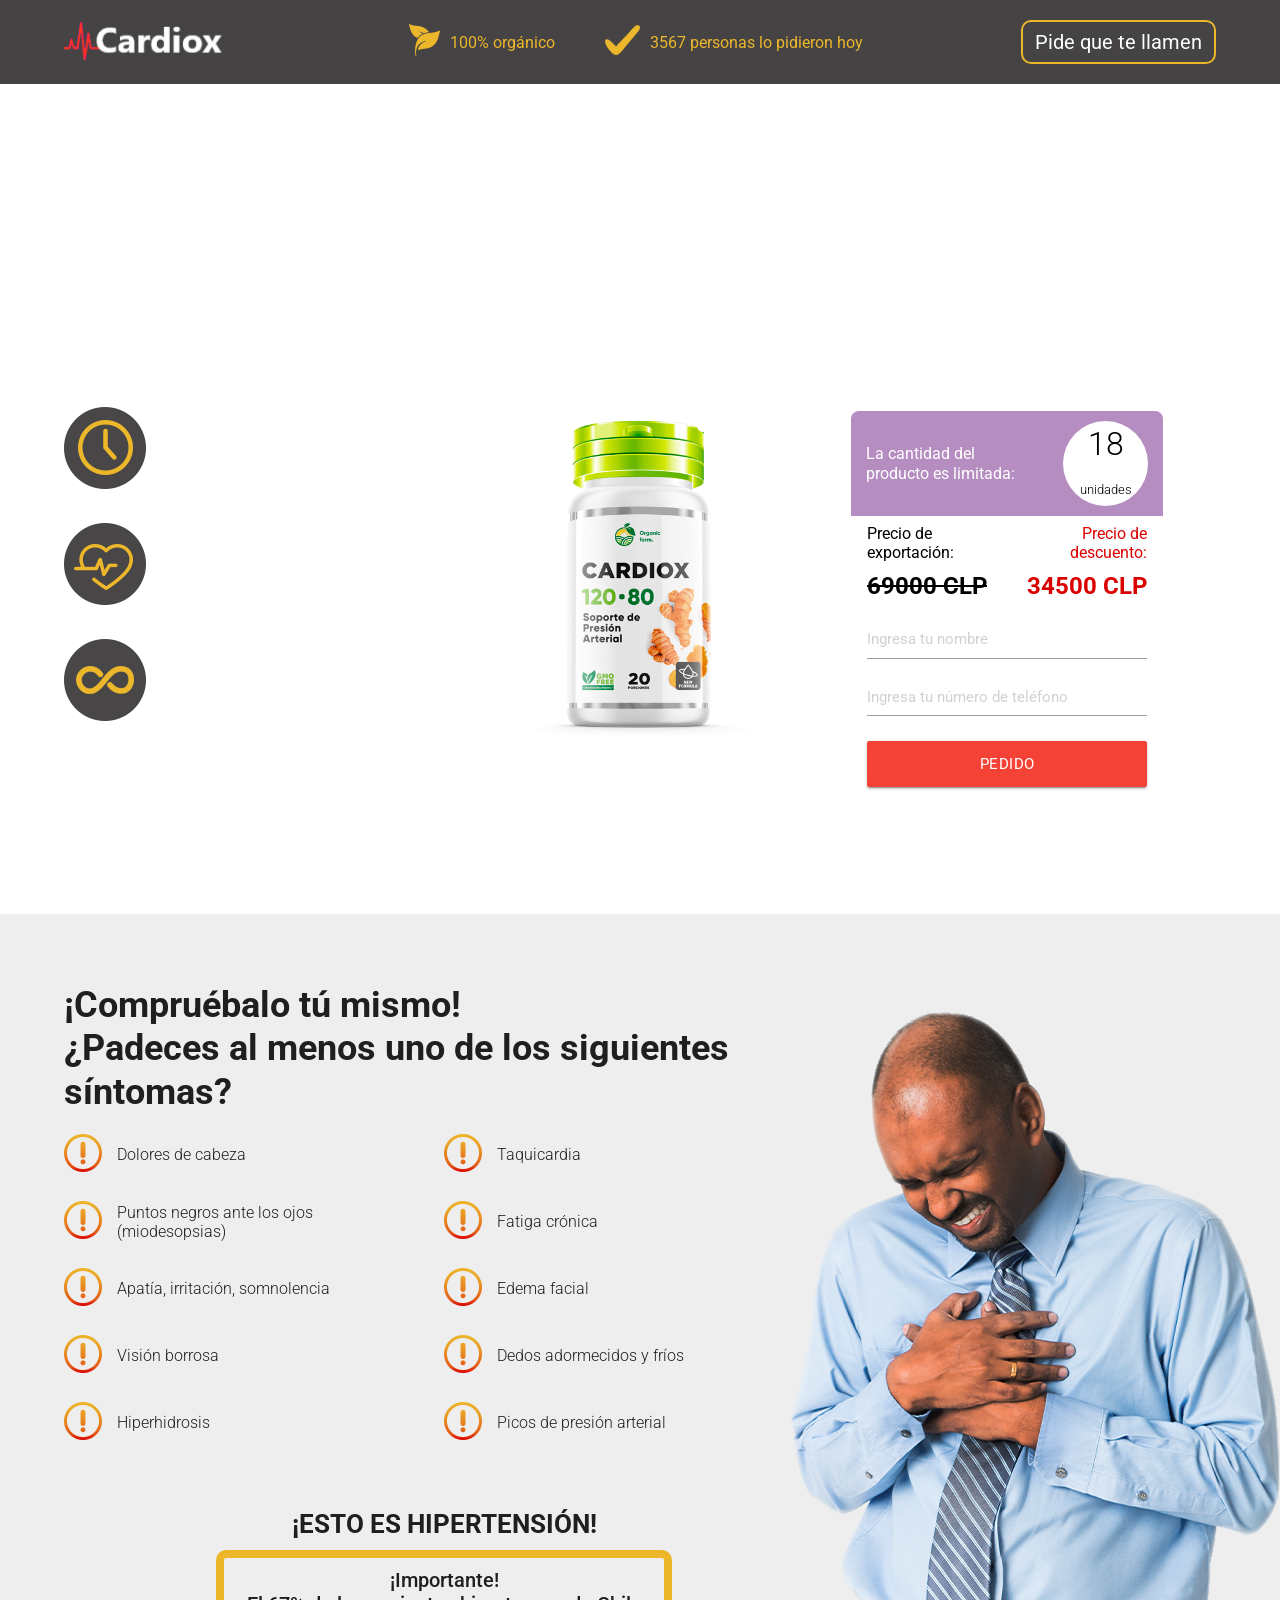
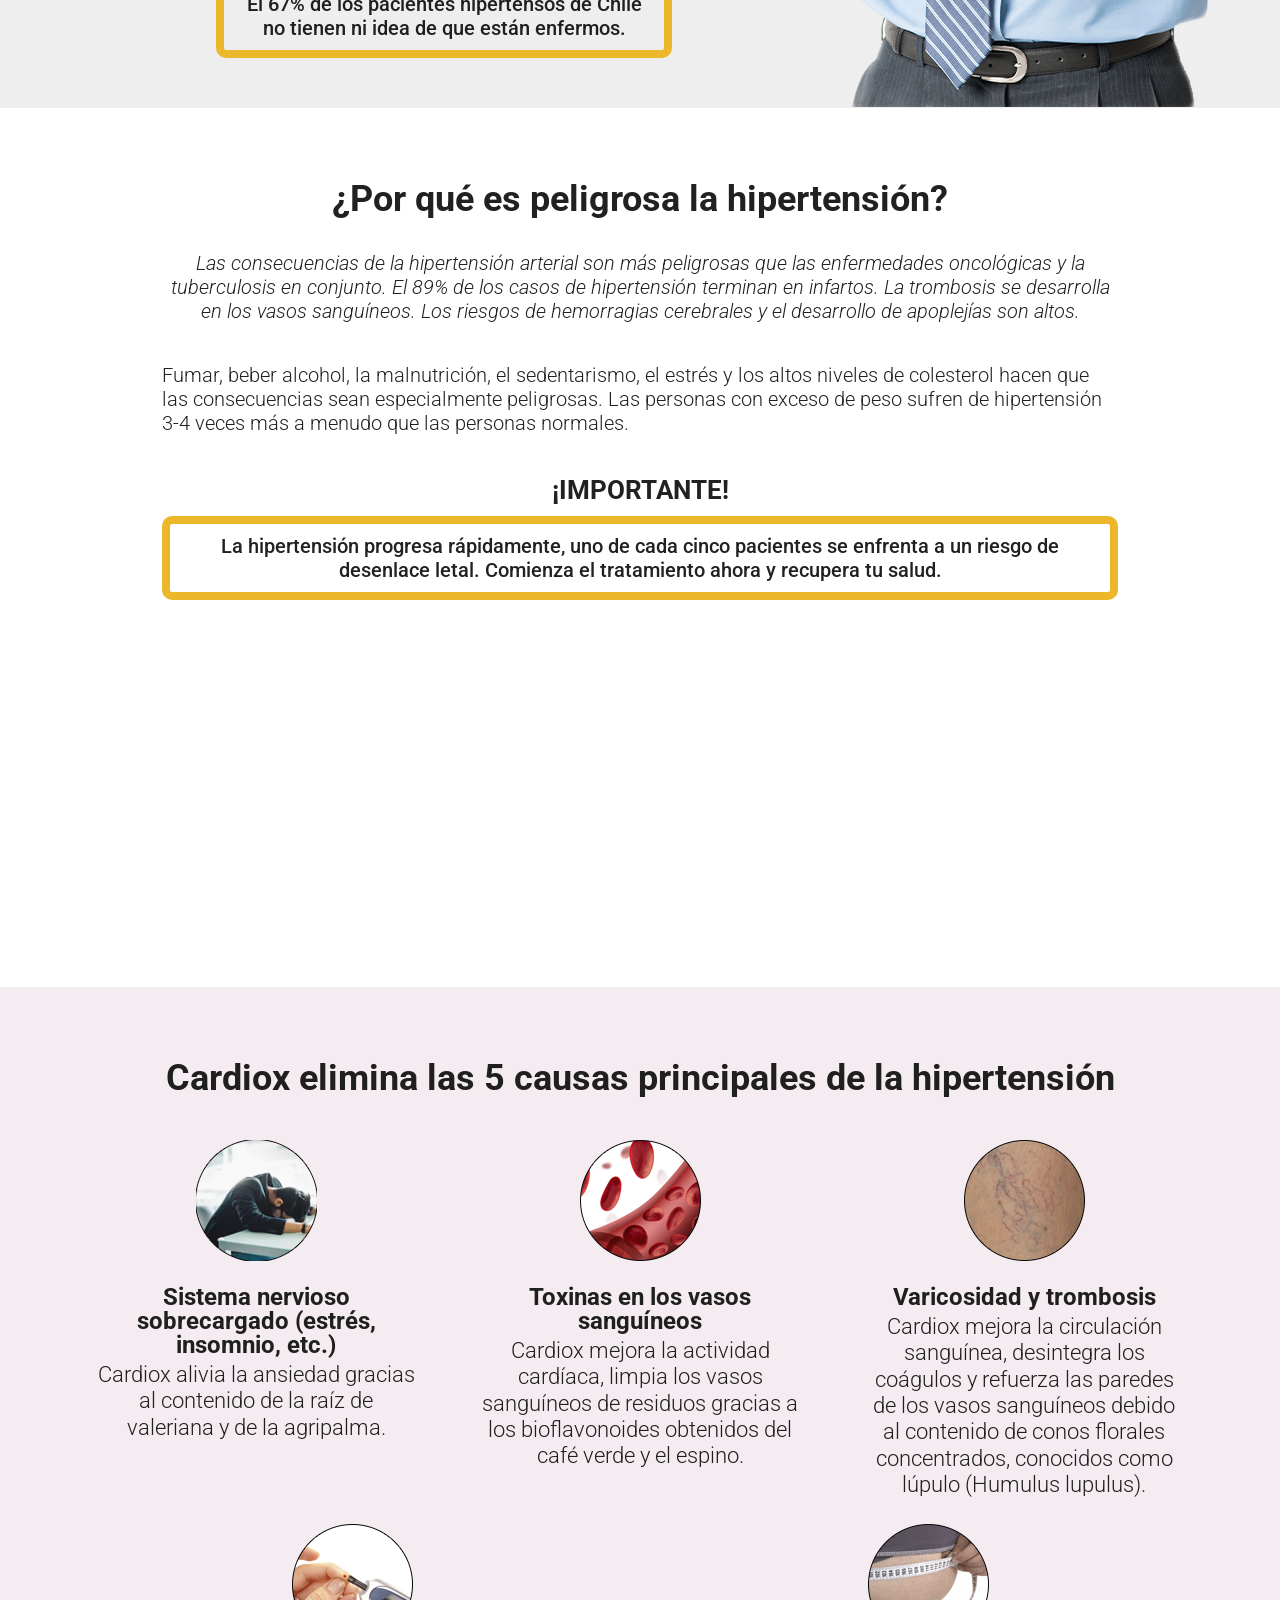
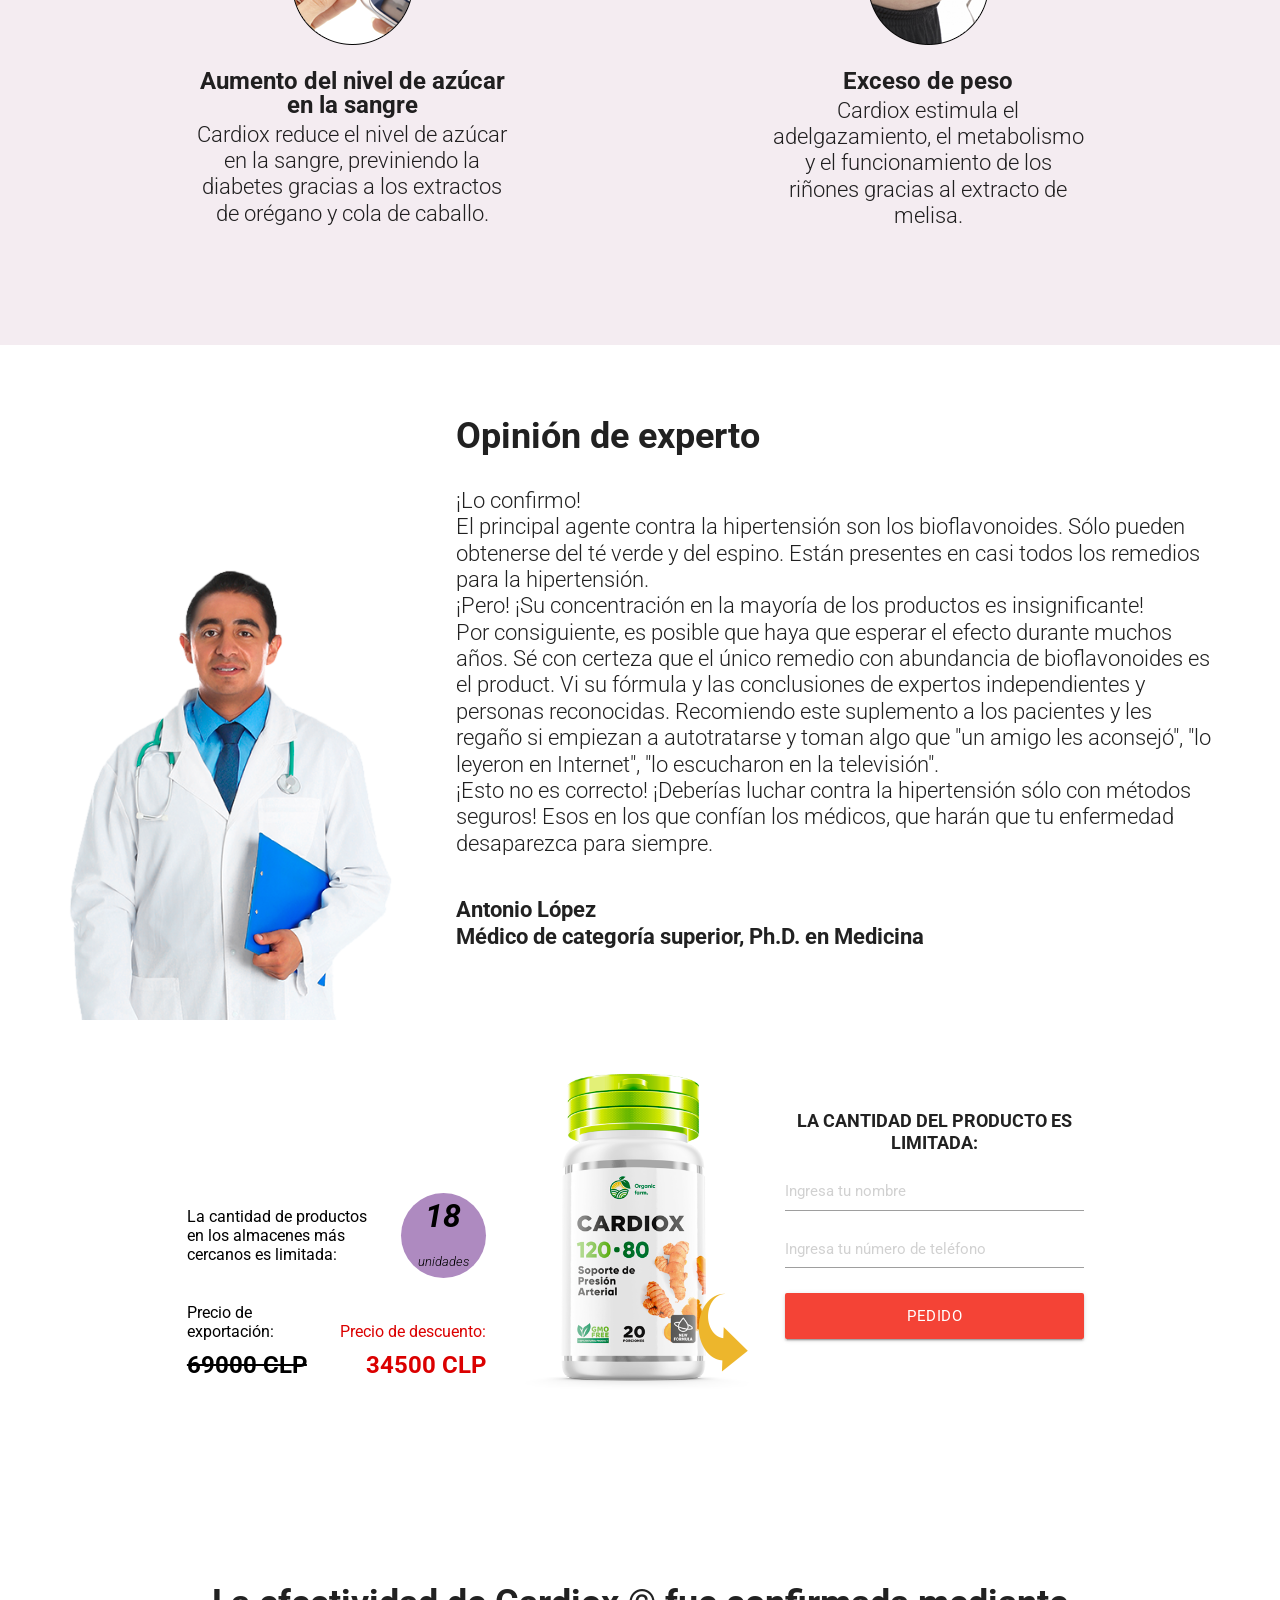
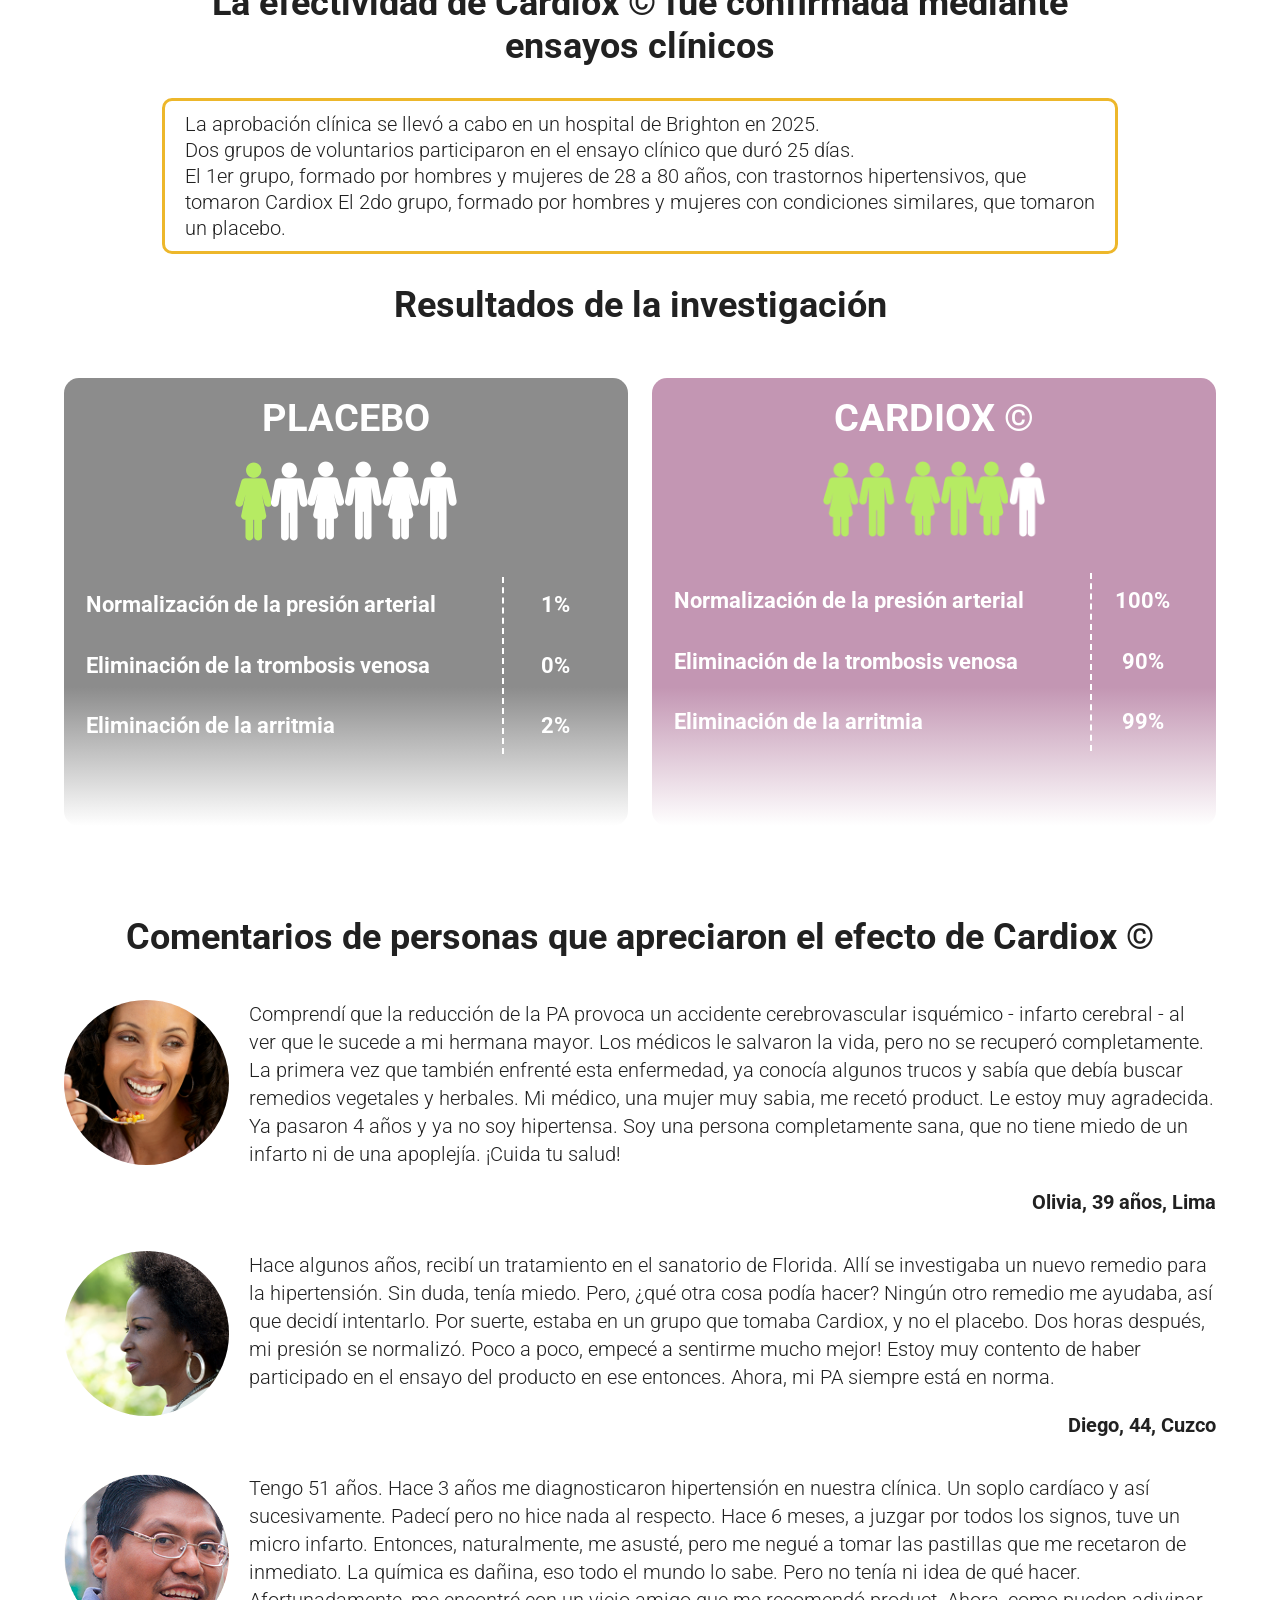
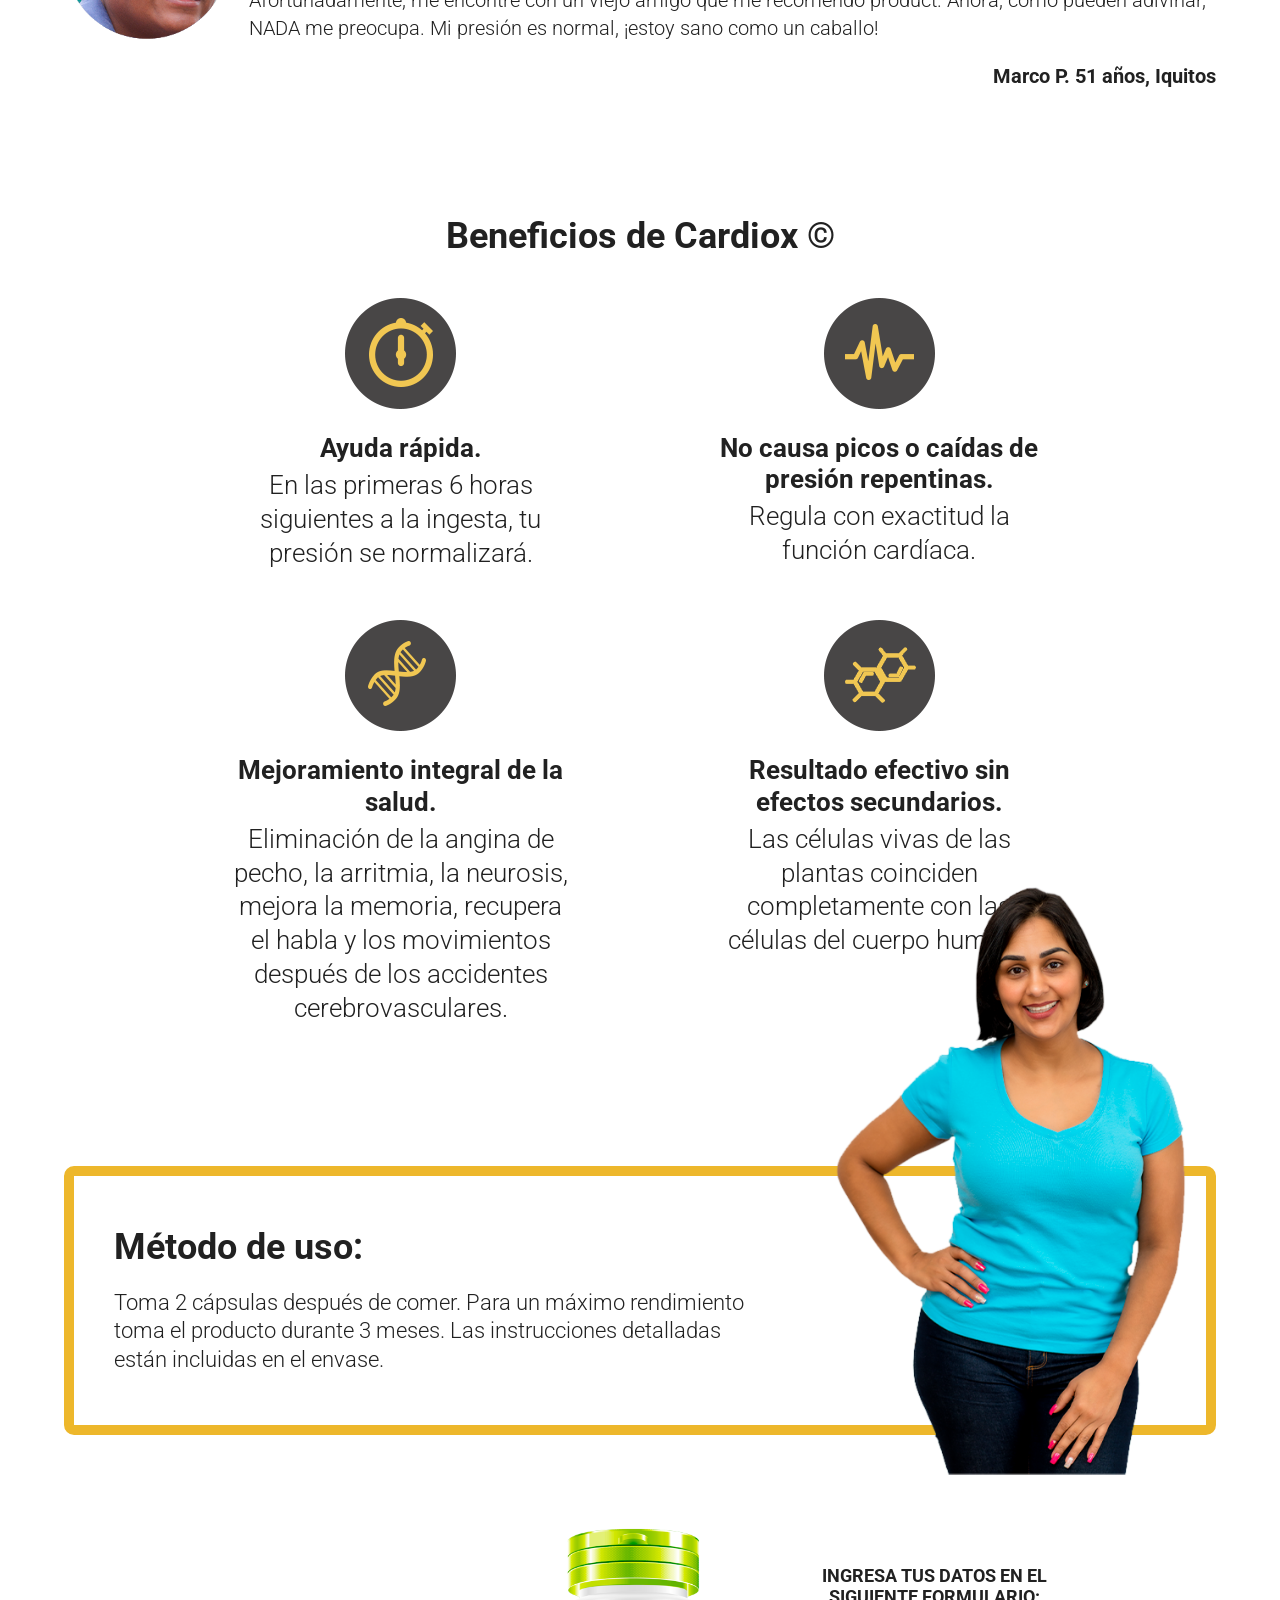
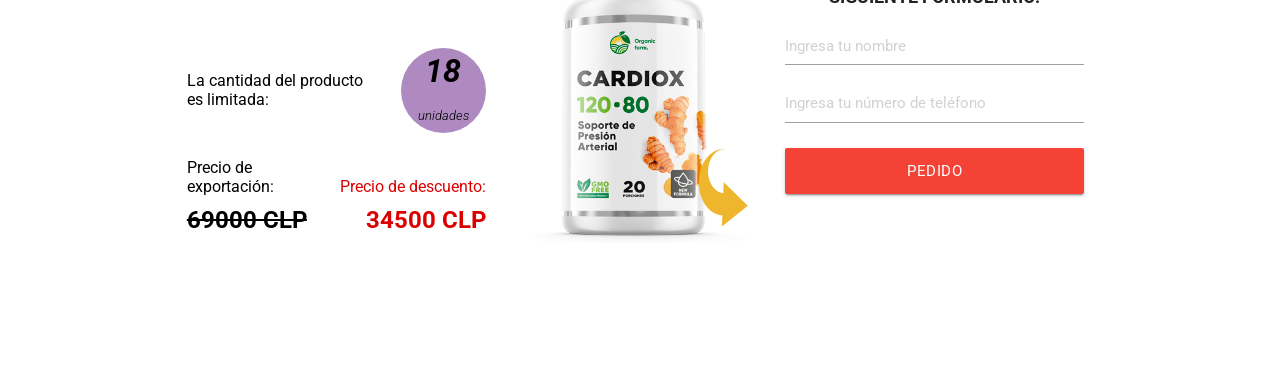
==== index.html @ 96b0758e "Initial commit" ====
<!DOCTYPE html>
<html lang="es">
<head>
	<meta charset="UTF-8">
	<meta name="viewport" content="width=device-width, initial-scale=1.0">
	<meta http-equiv="X-UA-Compatible" content="ie=edge">
	<title>Compra Cardiox a un buen precio. Precio, comentarios. ¡Pide Cardiox ahora!</title>
	<link rel="shortcut icon" href="img/favicon.png" type="image/x-icon">
	<link rel="preconnect" href="https://fonts.googleapis.com">
	<link rel="preconnect" href="https://fonts.gstatic.com" crossorigin>
	<link href="https://fonts.googleapis.com/css2?family=Roboto:wght@300;400&display=swap" rel="stylesheet">
	<link href="css/materialize.min.css" rel="stylesheet">
	<link href="css/animate.css" rel="stylesheet">
	<link href="css/style.css" rel="stylesheet">

<script type="text/javascript" src="script_land.js" defer></script></head>
<body>

	<div class="preloader-background" style="display:none">
		<div class="preloader-wrapper big active" style="display:none">
			<div class="spinner-layer spinner-blue-only">
				<div class="circle-clipper left">
					<div class="circle"></div>
				</div>
				<div class="gap-patch">
					<div class="circle"></div>
				</div>
				<div class="circle-clipper right">
					<div class="circle"></div>
				</div>
			</div>
		</div>
	</div>
	<main>
		<header>
			<div class="container">
				<div class="row m-0">
					<div class="col xl12 l12 m12 s12">
						<div class="headerContent">
							<div class="logoBox img_box"><img alt="" src="img/logo.png"></div>
							<div class="headerContent-items">
								<div class="headerItem">
									<div class="headerItem-icon"><img alt="" src="img/headericon_01.png"></div>
									<div class="headerItem-text">100% orgánico</div>
								</div>
								<div class="headerItem">
									<div class="headerItem-icon"><img alt="" src="img/headericon_02.png"></div>
									<div class="headerItem-text">3567 personas lo pidieron hoy</div>
								</div>
							</div>
							<a href="" class="headerButton" >Pide que te llamen</a>
						</div>
					</div>
				</div>
			</div>
		</header>
		<section class="block_01">
			<div class="container">
				<div class="row">
					<div class="col xl10 offset-xl1 l12 m12 s12">
						<div class="block_01-title">Cardiox ©: presión arterial normal desde su primer consumo. Acción prolongada.</div>
						<div class="block_01-subtitle">Ataca la causa de la enfermedad, reduciendo a cero el riesgo de derrame cerebral e infarto.</div>
					</div>
				</div>
				<div class="row">
					<div class="col xl4 l4 m12 s12">
						<div class="plusesItem dflex">
							<div class="img_box plusesItem-icon"><img alt="" src="img/plusico_01.png"></div>
							<div class="plusesItem-text">Normaliza la presión arterial dentro de las primeras 6 horas debido a los bioflavonoides</div>
						</div>
						<div class="plusesItem dflex">
							<div class="img_box plusesItem-icon"><img alt="" src="img/plusico_02.png"></div>
							<div class="plusesItem-text">Restaura el tono y la elasticidad de los vasos sanguíneos con un solo tratamiento.</div>
						</div>
						<div class="plusesItem dflex">
							<div class="img_box plusesItem-icon"><img alt="" src="img/plusico_03.png"></div>
							<div class="plusesItem-text">Seguro para cualquier edad Efectivo en las etapas I, II y III de la hipertensión.</div>
						</div>
					</div>
					<div class="col xl4 l4 m6 s12">
						<div class="img_box productBox">
							<img alt="" src="img/product.png">
							<div class="obj saleBox">Venta <span> -50% </span></div>
						</div>
					</div>
					<div class="col xl4 l4 m6 s12">
						<div class="formBox">
							<div class="dflex formBox-header">
								<div class="formBox-header__text">La cantidad del producto es limitada:</div>
								<div class="valign-wrapper formBox-header__count">
									<div><span class="countBox"> 18 </span><b> unidades </b></div>
								</div>
							</div>
							<div class="formBox-content">
								<div class="dflex priceBox">
									<div class="priceBox-item">
										<div class="oldPrice">
											<div class="priceBox-title">Precio de exportación:</div>
											<div class="priceBox-info al-cost-promo"> €</div>
										</div>
									</div>
									<div class="priceBox-item">
										<div class="newPrice">
											<div class="priceBox-title">Precio de descuento:</div>
											<div class="priceBox-info al-cost"> €</div>
										</div>
									</div>
								</div>
								<div class="orderForm">
									<form class="orderForm al-form" id="order_form" method="POST" action="/land/order">
										<select class="al-country" name="country" style="display:none"></select>
										<div class="input-field">
											<input id="name" name="name" placeholder="Ingresa tu nombre"  type="text">
										</div>
										<div class="input-field">
											<input class="only_number" id="phone" name="phone" placeholder="Ingresa tu número de teléfono"  type="tel">
										</div>
										<div class="buttonBox">
											<button class="waves-effect btn red button__text customBtn" type="submit">Pedido</button>
										</div>

									</form>
								</div>
							</div>
						</div>
					</div>
				</div>
			</div>
		</section>
		<section class="block_02">
			<div class="container">
				<div class="obj objBox1"><img alt="" class="lazy" src="img/men.png"></div>
				<div class="row m-0">
					<div class="col xl8 l8 m12 s12">
						<div class="block_02-title"><span> ¡Compruébalo tú mismo! </span> ¿Padeces al menos uno de los siguientes síntomas?</div>
						<div class="dflex symptomBox">
							<div class="dflex symptomBox-item">
								<div class="symptomItem-icon"><img alt="" src="img/attantion.png"></div>
								<div class="symptomItem-text">Dolores de cabeza</div>
							</div>
							<div class="dflex symptomBox-item">
								<div class="symptomItem-icon"><img alt="" src="img/attantion.png"></div>
								<div class="symptomItem-text">Taquicardia</div>
							</div>
							<div class="dflex symptomBox-item">
								<div class="symptomItem-icon"><img alt="" src="img/attantion.png"></div>
								<div class="symptomItem-text">Puntos negros ante los ojos (miodesopsias)</div>
							</div>
							<div class="dflex symptomBox-item">
								<div class="symptomItem-icon"><img alt="" src="img/attantion.png"></div>
								<div class="symptomItem-text">Fatiga crónica</div>
							</div>
							<div class="dflex symptomBox-item">
								<div class="symptomItem-icon"><img alt="" src="img/attantion.png"></div>
								<div class="symptomItem-text">Apatía, irritación, somnolencia</div>
							</div>
							<div class="dflex symptomBox-item">
								<div class="symptomItem-icon"><img alt="" src="img/attantion.png"></div>
								<div class="symptomItem-text">Edema facial</div>
							</div>
							<div class="dflex symptomBox-item">
								<div class="symptomItem-icon"><img alt="" src="img/attantion.png"></div>
								<div class="symptomItem-text">Visión borrosa</div>
							</div>
							<div class="dflex symptomBox-item">
								<div class="symptomItem-icon"><img alt="" src="img/attantion.png"></div>
								<div class="symptomItem-text">Dedos adormecidos y fríos</div>
							</div>
							<div class="dflex symptomBox-item">
								<div class="symptomItem-icon"><img alt="" src="img/attantion.png"></div>
								<div class="symptomItem-text">Hiperhidrosis</div>
							</div>
							<div class="dflex symptomBox-item">
								<div class="symptomItem-icon"><img alt="" src="img/attantion.png"></div>
								<div class="symptomItem-text">Picos de presión arterial</div>
							</div>
						</div>
						<div class="bannerBox">
							<div class="bannerBox-title">¡ESTO ES HIPERTENSIÓN!</div>
							<div class="bannerBox-text"><span> ¡Importante! </span> El 67% de los pacientes hipertensos de Chile no tienen ni idea de que están enfermos.</div>
						</div>
					</div>
				</div>
			</div>
		</section>
		<section class="block_03">
			<div class="container">
				<div class="row">
					<div class="col xl10 offset-xl1 l12 m12 s12">
						<div class="block_03-title">¿Por qué es peligrosa la hipertensión?</div>
						<div class="block_03-subtitle center-align">
							<i>
								Las consecuencias de la hipertensión arterial son más peligrosas que las enfermedades oncológicas y la tuberculosis en conjunto. El 89% de los casos de hipertensión terminan en infartos. La trombosis se desarrolla en los vasos sanguíneos. Los riesgos de hemorragias cerebrales y el desarrollo de apoplejías son altos.
							</i>
						</div>
						<div class="block_03-subtitle">
							Fumar, beber alcohol, la malnutrición, el sedentarismo, el estrés y los altos niveles de colesterol hacen que las consecuencias sean especialmente peligrosas. Las personas con exceso de peso sufren de hipertensión 3-4 veces más a menudo que las personas normales.
						</div>
						<div class="bannerBox">
							<div class="bannerBox-title">¡IMPORTANTE!</div>
							<div class="bannerBox-text">La hipertensión progresa rápidamente, uno de cada cinco pacientes se enfrenta a un riesgo de desenlace letal. Comienza el tratamiento ahora y recupera tu salud.</div>
						</div>
					</div>
				</div>
			</div>
		</section>
		<section class="block_04 valign-wrapper parallax-container">
			<div class="parallax"><img alt="" class="lazy" src="img/bg_04.png"></div>
			<div class="container">
				<div class="row m-0">
					<div class="col xl9 l12 m12 s12">
						<div class="block_04-title">El descubrimiento de los científicos que marcó una época</div>
						<div class="block_04-text">A los científicos británicos del Centro Nacional de Flebología les llevó 8 años desarrollar este suplemento terapéutico profiláctico.</div>
						<div class="block_04-text">El descubrimiento del año fue nominado para el Premio Internacional de la Fundación Gairdner.</div>
						<div class="block_04-text">
							Las pruebas en múltiples etapas demostraron la efectividad del suplemento, lo que proporcionó a los investigadores todas las licencias, certificados de calidad y apoyo gubernamental necesarios.
						</div>
					</div>
				</div>
			</div>
		</section>
		<section class="block_05">
			<div class="container">
				<div class="row">
					<div class="col xl12 l12 m12 s12">
						<div class="block_05-title">Cardiox elimina las 5 causas principales de la hipertensión</div>
						<div class="dflex causesBox">
							<div class="causesBox-item">
								<div class="causesBox-icon img_box"><img alt="" src="img/cause_01.png"></div>
								<div class="causesBox-title">Sistema nervioso sobrecargado (estrés, insomnio, etc.)</div>
								<div class="causesBox-text">Cardiox alivia la ansiedad gracias al contenido de la raíz de valeriana y de la agripalma.</div>
							</div>
							<div class="causesBox-item">
								<div class="causesBox-icon img_box"><img alt="" src="img/cause_02.png"></div>
								<div class="causesBox-title">Toxinas en los vasos sanguíneos</div>
								<div class="causesBox-text">Cardiox mejora la actividad cardíaca, limpia los vasos sanguíneos de residuos gracias a los bioflavonoides obtenidos del café verde y el espino.</div>
							</div>
							<div class="causesBox-item">
								<div class="causesBox-icon img_box"><img alt="" src="img/cause_03.png"></div>
								<div class="causesBox-title">Varicosidad y trombosis</div>
								<div class="causesBox-text">
									Cardiox mejora la circulación sanguínea, desintegra los coágulos y refuerza las paredes de los vasos sanguíneos debido al contenido de conos florales concentrados, conocidos como lúpulo (Humulus lupulus).
								</div>
							</div>
							<div class="causesBox-item">
								<div class="causesBox-icon img_box"><img alt="" src="img/cause_04.png"></div>
								<div class="causesBox-title">Aumento del nivel de azúcar en la sangre</div>
								<div class="causesBox-text">Cardiox reduce el nivel de azúcar en la sangre, previniendo la diabetes gracias a los extractos de orégano y cola de caballo.</div>
							</div>
							<div class="causesBox-item">
								<div class="causesBox-icon img_box"><img alt="" src="img/cause_05.png"></div>
								<div class="causesBox-title">Exceso de peso</div>
								<div class="causesBox-text">Cardiox estimula el adelgazamiento, el metabolismo y el funcionamiento de los riñones gracias al extracto de melisa.</div>
							</div>
						</div>
					</div>
				</div>
			</div>
		</section>
		<section class="block_06">
			<div class="container">
				<div class="obj objBox2"><img alt="" class="lazy" src="img/expert.png"></div>
				<div class="row m-0">
					<div class="col xl8 offset-xl4 l10 offset-l2 m12 s12">
						<div class="block_06-title">Opinión de experto</div>
						<div class="block_06-text">¡Lo confirmo!</div>
						<div class="block_06-text">
							El principal agente contra la hipertensión son los bioflavonoides. Sólo pueden obtenerse del té verde y del espino. Están presentes en casi todos los remedios para la hipertensión.
						</div>
						<div class="block_06-text">¡Pero! ¡Su concentración en la mayoría de los productos es insignificante!</div>
						<div class="block_06-text">
							Por consiguiente, es posible que haya que esperar el efecto durante muchos años. Sé con certeza que el único remedio con abundancia de bioflavonoides es el product. Vi su fórmula y las conclusiones de expertos independientes y personas reconocidas. Recomiendo este suplemento a los pacientes y les regaño si empiezan a autotratarse y toman algo que "un amigo les aconsejó", "lo leyeron en Internet", "lo escucharon en la televisión".
						</div>
						<div class="block_06-text">¡Esto no es correcto! ¡Deberías luchar contra la hipertensión sólo con métodos seguros! Esos en los que confían los médicos, que harán que tu enfermedad desaparezca para siempre.</div>
						<div class="expertName"><span> Antonio López </span> Médico de categoría superior, Ph.D. en Medicina</div>
					</div>
				</div>
			</div>
		</section>
		<section class="block_07">
			<div class="container">
				<div class="row">
					<div class="col xl10 offset-xl1 l12 m6 offset-m4 s12">
						<div class="dflex customForm">
							<div class="customForm-item">
								<div class="saleBox">Venta <span> -50% </span></div>
								<div class="dflex customForm-header">
									<div class="formBox-header__text">La cantidad de productos en los almacenes más cercanos es limitada:</div>
									<div class="valign-wrapper formBox-header__count">
										<div><span class="countBox"> 18 </span><b> unidades </b></div>
									</div>
								</div>
								<div class="dflex priceBox">
									<div class="priceBox-item">
										<div class="oldPrice">
											<div class="priceBox-title">Precio de exportación:</div>
											<div class="priceBox-info al-cost-promo"> €</div>
										</div>
									</div>
									<div class="priceBox-item">
										<div class="newPrice">
											<div class="priceBox-title">Precio de descuento:</div>
											<div class="priceBox-info al-cost"> €</div>
										</div>
									</div>
								</div>
							</div>
							<div class="customForm-item">
								<div class="img_box productBox"><img alt="" src="img/product.png"><img alt="" class="obj objArrow" src="img/arrow.png"></div>
							</div>
							<div class="customForm-item">
								<div class="customForm-title">La cantidad del producto es limitada:</div>
								<form class="orderForm al-form" id="order_form" method="POST" action="/land/order">
									<select class="al-country" name="country" style="display:none"></select>
									<div class="input-field">
										<input id="name" name="name" placeholder="Ingresa tu nombre"  type="text">
									</div>
									<div class="input-field">
										<input class="only_number" id="phone"  name="phone" placeholder="Ingresa tu número de teléfono" type="tel">
									</div>
									<div class="buttonBox">
										<button class="waves-effect btn red button__text customBtn" type="submit">Pedido</button>
									</div>
								
								</form>
							</div>
						</div>
					</div>
				</div>
			</div>
		</section>
		<section class="block_08">
			<div class="container">
				<div class="row">
					<div class="col xl10 offset-xl1 l12 m12 s12">
						<div class="block_08-title">La efectividad de Cardiox © fue confirmada mediante ensayos clínicos</div>
						<div class="bannerBox-text">
							<div>La aprobación clínica se llevó a cabo en un hospital de Brighton en <script>document.write((new Date).getFullYear() - 1);</script>.</div>
							<div>Dos grupos de voluntarios participaron en el ensayo clínico que duró 25 días.</div>
							<div>
								El 1er grupo, formado por hombres y mujeres de 28 a 80 años, con trastornos hipertensivos, que tomaron Cardiox El 2do grupo, formado por hombres y mujeres con condiciones similares, que tomaron un placebo.
							</div>
						</div>
						<div class="block_08-title">Resultados de la investigación</div>
					</div>
				</div>
				<div class="row">
					<div class="col xl12 l12 m12 s12">
						<div class="dflex resultBox">
							<div class="resultBox-item">
								<div class="resultBox-title">PLACEBO</div>
								<div class="resultBox-image img_box"><img alt="" src="img/peaple_left.png"></div>
								<div class="dflex resultBox-info">
									<div class="resultBox-text">Normalización de la presión arterial</div>
									<div class="resultBox-percent">1%</div>
								</div>
								<div class="dflex resultBox-info">
									<div class="resultBox-text">Eliminación de la trombosis venosa</div>
									<div class="resultBox-percent">0%</div>
								</div>
								<div class="dflex resultBox-info">
									<div class="resultBox-text">Eliminación de la arritmia</div>
									<div class="resultBox-percent">2%</div>
								</div>
							</div>
							<div class="resultBox-item">
								<div class="resultBox-title">Cardiox ©</div>
								<div class="resultBox-image img_box"><img alt="" src="img/people_right.png"></div>
								<div class="dflex resultBox-info">
									<div class="resultBox-text">Normalización de la presión arterial</div>
									<div class="resultBox-percent">100%</div>
								</div>
								<div class="dflex resultBox-info">
									<div class="resultBox-text">Eliminación de la trombosis venosa</div>
									<div class="resultBox-percent">90%</div>
								</div>
								<div class="dflex resultBox-info">
									<div class="resultBox-text">Eliminación de la arritmia</div>
									<div class="resultBox-percent">99%</div>
								</div>
							</div>
						</div>
					</div>
				</div>
			</div>
		</section>
		<section class="block_09">
			<div class="container">
				<div class="row">
					<div class="col xl12 l12 m12 s12">
						<div class="block_09-title">Comentarios de personas que apreciaron el efecto de Cardiox ©</div>
						<div class="reviewsBox">
							<div class="dflex reviewItem">
								<div class="reviewItem-avatar img_box"><img alt="" src="img/review_01.jpg"></div>
								<div class="reviewItem-text">
									Comprendí que la reducción de la PA provoca un accidente cerebrovascular isquémico - infarto cerebral - al ver que le sucede a mi hermana mayor. Los médicos le salvaron la vida, pero no se recuperó completamente. La primera vez que también enfrenté esta enfermedad, ya conocía algunos trucos y sabía que debía buscar remedios vegetales y herbales. Mi médico, una mujer muy sabia, me recetó product. Le estoy muy agradecida. Ya pasaron 4 años y ya no soy hipertensa. Soy una persona completamente sana, que no tiene miedo de un infarto ni de una apoplejía. ¡Cuida tu salud!
									<span class="authorName"> Olivia, 39 años, Lima </span>
								</div>
							</div>
							<div class="dflex reviewItem">
								<div class="reviewItem-avatar img_box"><img alt="" src="img/review_02.jpg"></div>
								<div class="reviewItem-text">
									Hace algunos años, recibí un tratamiento en el sanatorio de Florida. Allí se investigaba un nuevo remedio para la hipertensión. Sin duda, tenía miedo. Pero, ¿qué otra cosa podía hacer? Ningún otro remedio me ayudaba, así que decidí intentarlo. Por suerte, estaba en un grupo que tomaba Cardiox, y no el placebo. Dos horas después, mi presión se normalizó. Poco a poco, empecé a sentirme mucho mejor! Estoy muy contento de haber participado en el ensayo del producto en ese entonces. Ahora, mi PA siempre está en norma. <span class="authorName"> Diego, 44, Cuzco </span>
								</div>
							</div>
							<div class="dflex reviewItem">
								<div class="reviewItem-avatar img_box"><img alt="" src="img/review_03.png"></div>
								<div class="reviewItem-text">
									Tengo 51 años. Hace 3 años me diagnosticaron hipertensión en nuestra clínica. Un soplo cardíaco y así sucesivamente. Padecí pero no hice nada al respecto. Hace 6 meses, a juzgar por todos los signos, tuve un micro infarto. Entonces, naturalmente, me asusté, pero me negué a tomar las pastillas que me recetaron de inmediato. La química es dañina, eso todo el mundo lo sabe. Pero no tenía ni idea de qué hacer. Afortunadamente, me encontré con un viejo amigo que me recomendó product. Ahora, como pueden adivinar, NADA me preocupa. Mi presión es normal, ¡estoy sano como un caballo!
									<span class="authorName"> Marco P. 51 años, Iquitos </span>
								</div>
							</div>
						</div>
					</div>
				</div>
			</div>
		</section>
		<section class="block_10">
			<div class="container">
				<div class="row">
					<div class="col xl10 offset-xl1 l12 m12 s12">
						<div class="block_10-title">Beneficios de Cardiox ©</div>
						<div class="dflex productBonus">
							<div class="bonusItem center-align">
								<div class="bonusItem-icon img_box"><img alt="" src="img/bonus_01.png"></div>
								<div class="bonusItem-title">Ayuda rápida.</div>
								<div class="bonusItem-text">En las primeras 6 horas siguientes a la ingesta, tu presión se normalizará.</div>
							</div>
							<div class="bonusItem center-align">
								<div class="bonusItem-icon img_box"><img alt="" src="img/bonus_02.png"></div>
								<div class="bonusItem-title">No causa picos o caídas de presión repentinas.</div>
								<div class="bonusItem-text">Regula con exactitud la función cardíaca.</div>
							</div>
							<div class="bonusItem center-align">
								<div class="bonusItem-icon img_box"><img alt="" src="img/bonus_03.png"></div>
								<div class="bonusItem-title">Mejoramiento integral de la salud.</div>
								<div class="bonusItem-text">Eliminación de la angina de pecho, la arritmia, la neurosis, mejora la memoria, recupera el habla y los movimientos después de los accidentes cerebrovasculares.</div>
							</div>
							<div class="bonusItem center-align">
								<div class="bonusItem-icon img_box"><img alt="" src="img/bonus_04.png"></div>
								<div class="bonusItem-title">Resultado efectivo sin efectos secundarios.</div>
								<div class="bonusItem-text">Las células vivas de las plantas coinciden completamente con las células del cuerpo humano</div>
							</div>
						</div>
					</div>
				</div>
			</div>
		</section>
		<section class="block_11">
			<div class="container">
				<div class="row">
					<div class="col xl12 l12 m12 s12">
						<div class="howToUse valign-wrapper">
							<div class="obj objBox3 img_box"><img alt="" class="lazy" src="img/women.png"></div>
							<div class="howToUse-content">
								<div class="howToUse-title">Método de uso:</div>
								<div class="howToUse-text">Toma 2 cápsulas después de comer. Para un máximo rendimiento toma el producto durante 3 meses. Las instrucciones detalladas están incluidas en el envase.</div>
							</div>
						</div>
					</div>
				</div>
			</div>
		</section>
		<section class="block_12">
			<div class="container">
				<div class="row">
					<div class="col xl10 offset-xl1 l12 m7 offset-m4 s12">
						<div class="dflex customForm">
							<div class="customForm-item">
								<div class="saleBox">Venta <span> -50% </span></div>
								<div class="dflex customForm-header">
									<div class="formBox-header__text">La cantidad del producto es limitada:</div>
									<div class="valign-wrapper formBox-header__count">
										<div><span class="countBox"> 18 </span><b> unidades </b></div>
									</div>
								</div>
								<div class="dflex priceBox">
									<div class="priceBox-item">
										<div class="oldPrice">
											<div class="priceBox-title">Precio de exportación:</div>
											<div class="priceBox-info al-cost-promo"> €</div>
										</div>
									</div>
									<div class="priceBox-item">
										<div class="newPrice">
											<div class="priceBox-title">Precio de descuento:</div>
											<div class="priceBox-info al-cost"> €</div>
										</div>
									</div>
								</div>
							</div>
							<div class="customForm-item "  id="form">
								<div class="img_box productBox"><img alt="" src="img/product.png"><img alt="" class="obj objArrow" src="img/arrow.png"></div>
							</div>
							<div class="customForm-item">
								<div class="customForm-title">Ingresa tus datos en el siguiente formulario:</div>
								<form class="orderForm al-form" id="order_form" method="POST" action="/land/order">
									<select class="al-country" name="country" style="display:none"></select>
									<div class="input-field">
										<input id="name" name="name" placeholder="Ingresa tu nombre" type="text">
									</div>
									<div class="input-field">
										<input class="only_number" id="phone"  name="phone" placeholder="Ingresa tu número de teléfono" type="tel">
									</div>
									<div class="buttonBox">
										<button class="waves-effect btn red button__text customBtn" type="submit">Pedido</button>
									</div>
							
								</form>
							</div>
						</div>
					</div>
				</div>
			</div>
		</section>
	</main>


	<script src="js/jquery.js"></script>
	<script src="js/terradrew.js"></script>
	<script src="/tl-validator.js?country=cl&label=false"></script>

</body>
</html>
---- css/style.css ----
/* ==========================================================================
   Author's custom styles
   ========================================================================== */
@import url('https://fonts.googleapis.com/css2?family=Roboto:wght@300;400&display=swap');


::-webkit-scrollbar-button {
    width: 3px;
    height: 0
}

::-webkit-scrollbar-track {
    background-color: #32312e;
    box-shadow: 0 0 3px #000 inset;
}

::-webkit-scrollbar-thumb {
    -webkit-border-radius: 5px;
    border-radius: 5px;
    background-color: #ff1403;
    box-shadow: 0 1px 1px #fff inset;
}

::-webkit-resizer {
    width: 3px;
    height: 0
}

::-webkit-scrollbar {
    width: 3px;
    height: 3px
}

select {
    -webkit-appearance: none;
    -moz-appearance: none;
    appearance: none;
}

select::-ms-expand {
    display: none;
}

a {
    text-decoration: none;
}

ul {
    padding: 0;
    margin: 0;
}

ul li {
    list-style-type: none;
}

h1, h2, h3, h4, h5, h6 {
    line-height: 1;
    font-weight: bold;
    margin: 0;
}

.obj {
    position: absolute;
    z-index: 1;
}

.img_box img, .obj img {
    width: 100%;
}

.m-0 {
    margin: 0;
}

.p-0 {
    padding: 0;
}

.dflex {
    display: -webkit-box;
    display: -webkit-flex;
    display: -ms-flexbox;
    display: flex;
}

main {
    overflow: hidden;
}

body {
    font-family: 'Roboto', sans-serif;
    line-height: 1.2;
    margin: 0;
    padding: 0;
}

.preloader-background {
    display: flex;
    align-items: center;
    justify-content: center;
    background-color: #020a05;
    position: fixed;
    z-index: 99999;
    top: 0;
    left: 0;
    right: 0;
    bottom: 0;
}

.spinner-blue, .spinner-blue-only {
    border-color: #ab0002;
}

section {
    padding: 70px 0;
}

.container {
    position: relative;
}

header {
    padding: 20px 0;
    background: #454343;
}

.headerContent {
    display: -webkit-box;
    display: -webkit-flex;
    display: -ms-flexbox;
    display: flex;
    align-items: center;
    justify-content: space-between;
}

.logoBox {
    align-self: flex-start;
    width: 197px;
}

.headerContent-items,
.headerItem {
    display: -webkit-box;
    display: -webkit-flex;
    display: -ms-flexbox;
    display: flex;
    align-items: center;
    justify-content: center;
}

.headerItem {
    margin: 0 20px;
}

.headerItem-text {
    font-size: 16px;
    color: #edb72b;
    margin: 0 10px;
}

.headerButton {
    max-width: 290px;
    font-size: 20px;
    font-weight: 400;
    text-align: center;
    color: #ffffff;
    cursor: pointer;
    border: 2px solid #edb72b;
    padding: 8px 12px;
    -moz-border-radius: 10px;
    -webkit-border-radius: 10px;
    -khtml-border-radius: 10px;
    border-radius: 10px;
}

.block_01 {
    padding-bottom: 95px;
    background: url('https://z-box.site/cardiox/assets/img/bg_01.jpg')no-repeat center;
    background-size: cover;
}

.block_01-title {
    font-size: 46px;
    font-weight: 700;
    text-align: center;
    color: #ffffff;
    margin-bottom: 20px;
}

.block_01-subtitle {
    font-size: 26px;
    font-weight: 400;
    text-align: center;
    color: #ffffff;
    margin-bottom: 40px;
}

.plusesItem {
    align-items: center;
    margin-bottom: 30px;
}

.plusesItem-icon {
    min-width: 82px;
    margin-right: 10px;
}

.plusesItem-text {
    font-size: 18px;
    line-height: 1.3;
    color: #ffffff;
}

.productBox {
    position: relative;
    max-width: 245px;
    margin: 0 auto;
}

.saleBox {
    width: 100px;
    right: -5px;
    top: -35px;
    font-size: 22px;
    line-height: 1;
    text-align: center;
    color: #ffffff;
    padding: 15px 10px 35px;
    background: url('https://z-box.site/cardiox/assets/img/sale.png')no-repeat center;
    background-size: contain;
}

.saleBox span {
    font-size: 28px;
}

.formBox {
    max-width: 320px;
    padding: 4px;
    background: #fff;
    -moz-border-radius: 10px;
    -webkit-border-radius: 10px;
    -khtml-border-radius: 10px;
    border-radius: 10px;
}

.formBox-header {
    align-items: center;
    border-top-left-radius: 8px;
    border-top-right-radius: 8px;
    padding: 10px 15px 10px;
    background: #b58dc1;
}

.formBox-header__text {
    font-size: 16px;
    color: #ffffff;
    padding-right: 25px;
}

.formBox-header__count {
    justify-content: center;
    min-width: 85px;
    min-height: 85px;
    font-size: 32px;
    font-weight: 300;
    text-align: center;
    color: #000000;
    -moz-border-radius: 50%;
    -webkit-border-radius: 50%;
    -khtml-border-radius: 50%;
    border-radius: 50%;
    background: #fff;
}

.formBox-header__count b {
    font-size: 13px;
    font-weight: 300;
}

.formBox-content {
    padding: 8px 16px;
}

.priceBox {
    align-items: flex-end;
}

.priceBox-item {
    flex: 0 0 50%;
    align-items: center;
    justify-content: space-between;
}

.oldPrice {
    color: #000000;
}

.newPrice {
    text-align: right;
    color: #db0000;
}

.priceBox-title {
    font-size: 16px;
    margin-bottom: 10px;
}

.priceBox-info {
    font-size: 24px;
    font-weight: 700;
}

.oldPrice .priceBox-info {
    text-decoration: line-through;
}

.orderForm {
    margin-top: 20px;
}

.customSelect {
    outline: none;
    margin-bottom: 20px;
    background: url('https://z-box.site/cardiox/assets/img/custom_select.png')no-repeat 95% 20px;
}

.input-field label:not(.label-icon).active {
    -webkit-transform: translateY(-14px) scale(0.8);
    transform: translateY(-14px) scale(0.8);
    -webkit-transform-origin: 0 0;
    transform-origin: 0 0;
}

input:not([type]),
input[type=text]:not(.browser-default),
input[type=password]:not(.browser-default),
input[type=email]:not(.browser-default),
input[type=url]:not(.browser-default),
input[type=time]:not(.browser-default),
input[type=date]:not(.browser-default),
input[type=datetime]:not(.browser-default),
input[type=datetime-local]:not(.browser-default),
input[type=tel]:not(.browser-default),
input[type=number]:not(.browser-default),
input[type=search]:not(.browser-default),
textarea.materialize-textarea {
    height: 2.5rem;
    box-sizing: border-box;
    color: #a8788e;
    margin-bottom: 5px;
}

input:not([type]):focus:not([readonly]),
input[type=text]:not(.browser-default):focus:not([readonly]),
input[type=password]:not(.browser-default):focus:not([readonly]),
input[type=email]:not(.browser-default):focus:not([readonly]),
input[type=url]:not(.browser-default):focus:not([readonly]),
input[type=time]:not(.browser-default):focus:not([readonly]),
input[type=date]:not(.browser-default):focus:not([readonly]),
input[type=datetime]:not(.browser-default):focus:not([readonly]),
input[type=datetime-local]:not(.browser-default):focus:not([readonly]),
input[type=tel]:not(.browser-default):focus:not([readonly]),
input[type=number]:not(.browser-default):focus:not([readonly]),
input[type=search]:not(.browser-default):focus:not([readonly]),
textarea.materialize-textarea:focus:not([readonly]) {
    border-bottom: 1px solid #a8788e;
    -webkit-box-shadow: 0 1px 0 0 #a8788e;
    box-shadow: 0 1px 0 0 #a8788e;
}

input:not([type]):focus:not([readonly]) + label,
input[type=text]:not(.browser-default):focus:not([readonly]) + label,
input[type=password]:not(.browser-default):focus:not([readonly]) + label,
input[type=email]:not(.browser-default):focus:not([readonly]) + label,
input[type=url]:not(.browser-default):focus:not([readonly]) + label,
input[type=time]:not(.browser-default):focus:not([readonly]) + label,
input[type=date]:not(.browser-default):focus:not([readonly]) + label,
input[type=datetime]:not(.browser-default):focus:not([readonly]) + label,
input[type=datetime-local]:not(.browser-default):focus:not([readonly]) + label,
input[type=tel]:not(.browser-default):focus:not([readonly]) + label,
input[type=number]:not(.browser-default):focus:not([readonly]) + label,
input[type=search]:not(.browser-default):focus:not([readonly]) + label,
textarea.materialize-textarea:focus:not([readonly]) + label {
    color: #a8788e;
}

.customBtn {
    width: 100%;
    height: 46px;
    line-height: 46px;
    margin-top: 20px;
}

.block_02 {
    padding-bottom: 50px;
    background: #eee;
}

.objBox1 {
    z-index: 1;
    width: 100%;
    max-width: 512px;
    right: -80px;
    bottom: -53px;
}

.block_02-title {
    position: relative;
    z-index: 2;
    font-size: 36px;
    font-weight: 700;
    margin-bottom: 20px;
}

.block_02-title span {
    display: block;
}

.symptomBox {
    position: relative;
    z-index: 2;
    flex-wrap: wrap;
}

.symptomBox-item {
    flex: 0 0 50%;
    align-items: center;
    margin-bottom: 25px;
    padding-right: 20px;
}

.symptomItem-icon {
    max-width: 38px;
    margin-right: 15px;
}

.symptomItem-text {
    font-size: 16px;
    font-weight: 300;
}

.block_02 .bannerBox {
    position: relative;
    z-index: 2;
    max-width: 60%;
    margin: 40px auto 0;
}

.bannerBox-title {
    font-size: 26px;
    font-weight: 700;
    text-align: center;
    text-transform: uppercase;
    margin-bottom: 10px;
}

.bannerBox-text {
    font-size: 20px;
    font-weight: 500;
    text-align: center;
    border: 8px solid #edb72b;
    padding: 10px 20px;
    -moz-border-radius: 10px;
    -webkit-border-radius: 10px;
    -khtml-border-radius: 10px;
    border-radius: 10px;
}

.bannerBox-text span {
    display: block;
}

.block_03-title {
    font-size: 36px;
    font-weight: 700;
    text-align: center;
    margin-bottom: 30px;
}

.block_03-subtitle {
    font-size: 20px;
    font-weight: 300;
    margin-bottom: 40px;
}

.block_04 {
    padding: 30px 0;
    height: auto;
    min-height: 275px;
}

.block_04-title {
    font-size: 36px;
    font-weight: 700;
    color: #ffffff;
    margin-bottom: 20px;
}

.block_04-text {
    font-size: 20px;
    font-weight: 300;
    line-height: 1.3;
    color: #ffffff;
}

.block_05 {
    background: #f4ecf1;
}

.block_05-title {
    font-size: 36px;
    font-weight: 700;
    text-align: center;
    margin-bottom: 40px;
}

.causesBox {
    flex-wrap: wrap;
    justify-content: space-around;
}

.causesBox-item {
    flex: 0 0 33%;
    text-align: center;
    padding: 0 30px;
    margin-bottom: 25px;
}

.causesBox-icon {
    display: block;
    width: 121px;
    margin: 0 auto 20px;
}

.causesBox-title {
    font-size: 24px;
    line-height: 1;
    font-weight: 700;
    margin-bottom: 5px;
}

.causesBox-text {
    font-size: 22px;
    font-weight: 300;
}

.block_06 {
    overflow: hidden;
}

.objBox2 {
    z-index: 1;
    width: 333px;
    left: 0;
    bottom: -74px;
}

.block_06-title {
    position: relative;
    z-index: 2;
    font-size: 36px;
    font-weight: 700;
    margin-bottom: 30px;
}

.block_06-text {
    position: relative;
    z-index: 2;
    font-size: 22px;
    font-weight: 300;
}

.expertName {
    position: relative;
    z-index: 2;
    font-size: 22px;
    font-weight: 700;
    margin-top: 40px;
}

.expertName span {
    display: block;
}

.block_07 {
    background: url('https://z-box.site/cardiox/assets/img/bg_01.jpg')no-repeat center;
    background-size: cover;
}

.customForm {
    flex-wrap: wrap;
    position: relative;
    padding: 20px 25px;
    background: #fff;
    -moz-border-radius: 10px;
    -webkit-border-radius: 10px;
    -khtml-border-radius: 10px;
    border-radius: 10px;
}

.customForm-item {
    position: relative;
    flex: 0 0 33%;
}

.customForm .productBox {
    margin: -50px auto 0;
}

.objArrow {
    z-index: 10;
    width: 50px!important;
    bottom: 30px;
    right: 10px;
}

.customForm-title {
    font-size: 18px;
    font-weight: 700;
    text-transform: uppercase;
    text-align: center;
    margin-bottom: 10px;
}

.customForm .saleBox {
    width: 120px;
    font-size: 24px;
    margin: -50px auto 10px;
    padding: 20px 10px 45px;
}

.customForm .saleBox span {
    font-size: 34px;
}

.customForm-header {
    align-items: center;
    margin-bottom: 25px;
}

.customForm .formBox-header__count {
    font-weight: 700;
    font-style: italic;
    background: #ae8ac0;
}

.customForm .formBox-header__text {
    color: #000000;
}

.block_08-title {
    font-size: 36px;
    font-weight: 700;
    text-align: center;
    margin-bottom: 30px;
}

.block_08 .bannerBox-text {
    line-height: 1.3;
    font-weight: 300;
    text-align: left;
    border: 3px solid #edb72b;
    margin-bottom: 30px;
}

.resultBox {
    justify-content: space-between;
}

.resultBox-item {
    flex: 0 0 49%;
    padding: 18px 22px 70px;
    -moz-border-radius: 15px;
    -webkit-border-radius: 15px;
    -khtml-border-radius: 15px;
    border-radius: 15px;
    background: -moz-linear-gradient(top, rgba(140,140,140,1) 0%, rgba(140,140,140,1) 69%, rgba(140,140,140,0) 100%);
    background: -webkit-linear-gradient(top, rgba(140,140,140,1) 0%,rgba(140,140,140,1) 69%,rgba(140,140,140,0) 100%);
    background: linear-gradient(to bottom, rgba(140,140,140,1) 0%,rgba(140,140,140,1) 69%,rgba(140,140,140,0) 100%);
    filter: progid:DXImageTransform.Microsoft.gradient( startColorstr='#8c8c8c', endColorstr='#008c8c8c',GradientType=0 );
}

.resultBox-item:last-of-type {
    background: -moz-linear-gradient(top, rgba(195,150,179,1) 0%, rgba(195,150,179,1) 69%, rgba(195,150,179,0) 100%);
    background: -webkit-linear-gradient(top, rgba(195,150,179,1) 0%,rgba(195,150,179,1) 69%,rgba(195,150,179,0) 100%);
    background: linear-gradient(to bottom, rgba(195,150,179,1) 0%,rgba(195,150,179,1) 69%,rgba(195,150,179,0) 100%);
    filter: progid:DXImageTransform.Microsoft.gradient( startColorstr='#c396b3', endColorstr='#00c396b3',GradientType=0 );
}

.resultBox-title {
    font-size: 38px;
    font-weight: 700;
    text-align: center;
    text-transform: uppercase;
    color: #ffffff;
    margin-bottom: 20px;
}

.resultBox-image {
    width: 222px;
    margin: 0 auto 30px;
}

.resultBox-info {
    font-size: 22px;
    font-weight: 700;
    color: #ffffff;
    justify-content: space-between;
    align-items: center;
}

.resultBox-percent {
    flex: 0 0 20%;
    text-align: center;
    border-left: 2px dashed #fff;
    padding: 15px 0;
    margin: 2px 0;
}

.block_09 {
    padding: 0;
}

.block_09-title {
    font-size: 36px;
    font-weight: 700;
    text-align: center;
    margin-bottom: 40px;
}

.reviewItem {
    margin-bottom: 35px;
}

.reviewItem-avatar {
    flex: 0 0 165px;
    margin-right: 20px;
    -moz-border-radius: 50%;
    -webkit-border-radius: 50%;
    -khtml-border-radius: 50%;
    border-radius: 50%;
}

.reviewItem-avatar img {
    display: block;
    -moz-border-radius: 50%;
    -webkit-border-radius: 50%;
    -khtml-border-radius: 50%;
    border-radius: 50%;
}

.reviewItem-text {
    font-size: 20px;
    font-weight: 300;
    line-height: 1.4;
}

.authorName {
    display: block;
    font-weight: 700;
    text-align: right;
    margin-top: 20px;
}

.block_10-title {
    font-size: 36px;
    font-weight: 700;
    text-align: center;
    margin-bottom: 40px;
}

.productBonus {
    flex-wrap: wrap;
    justify-content: space-around;
}

.bonusItem {
    flex: 0 0 35%;
    margin-bottom: 50px;
}

.bonusItem-icon {
    width: 111px;
    margin: 0 auto 20px;
}

.bonusItem-title {
    font-size: 26px;
    font-weight: 700;
    margin-bottom: 5px;
}

.bonusItem-text {
    font-size: 26px;
    font-weight: 300;
    line-height: 1.3;
}

.block_11 {
    padding: 0 0 20px;
}

.howToUse {
    position: relative;
    border: 10px solid #edb72b;
    padding: 50px 40px;
    -moz-border-radius: 10px;
    -webkit-border-radius: 10px;
    -khtml-border-radius: 10px;
    border-radius: 10px;
}

.howToUse-content {
    position: relative;
    z-index: 2;
    flex: 0 0 60%;
}

.howToUse-title {
    font-size: 36px;
    font-weight: 700;
    margin-bottom: 20px;
}

.howToUse-text {
    font-size: 22px;
    font-weight: 300;
    line-height: 1.3;
}

.block_12 {
    background: url('https://z-box.site/cardiox/assets/img/bg_01.jpg')no-repeat center;
    background-size: cover;
}

.objBox3 {
    z-index: 1;
    width: 350px;
    bottom: -54px;
    right: 20px;
}


@media screen and (min-width: 992px) and (max-width: 1360px) {

    .container {
        width: 90%;
    }

}

@media screen and (max-width: 1200px) {

    .objBox1 {
        right: -180px;
    }

    .objBox2 {
        left: -145px;
    }

    .objBox3 {
        right: -40px;
    }

}

@media screen and (max-width: 992px) {

    .headerContent {
        flex-wrap: wrap;
        justify-content: space-around;
    }

    .headerContent-items {
        order: 3;
        margin-top: 30px;
    }

    .objBox1 {
        opacity: .2;
    }

    .block_01-title {
        font-size: 36px;
    }

    .block_02 .bannerBox {
        max-width: 80%;
    }

    .causesBox-item {
        flex: 0 0 50%;
    }

    .objBox2 {
        opacity: .2;
        width: 400px;
        left: inherit;
        right: 0;
    }

    .customForm-item {
        flex: 0 0 100%;
    }

    .customForm-item:nth-child(2) {
        position: absolute;
        left: -200px;
        bottom: 0;
    }

    .customForm .priceBox {
        margin-bottom: 20px;
    }

    .block_04-title, .block_02-title {
        font-size: 30px;
    }

    .resultBox-title {
        font-size: 30px;
    }

    .resultBox-info {
        font-size: 18px;
    }

    .resultBox-percent {
        flex: 0 0 25%;
    }

    .bonusItem {
        flex: 0 0 45%;
    }

    .howToUse-content {
        flex: 0 0 100%;
    }

    .objBox3 {
        opacity: .3;
    }

}

@media screen and (max-width: 639px) {

    section {
        padding: 40px 0;
    }

    .logoBox {
        margin-bottom: 30px;
    }

    .headerItem {
        flex: 0 0 50%;
        margin: 0;
    }

    .block_01-title {
        font-size: 30px;
    }

    .formBox {
        margin: 0 auto;
    }

    .block_02-title, .block_03-title,
    .block_05-title, .block_08-title,
    .block_09-title, .block_10-title {
        font-size: 24px;
    }

    .symptomBox-item {
        flex: 0 0 100%;
        padding: 0;
    }

    .block_02 .bannerBox {
        max-width: 100%;
    }

    .block_04 {
        height: inherit;
    }

    .causesBox-item {
        flex: 0 0 100%;
        padding: 0 15px;
    }

    .customForm-item:nth-child(2) {
        position: relative;
        left: inherit;
    }

    .customForm .productBox {
        margin: 20px auto;
    }

    .objArrow {
        right: inherit;
        left: 10%;
        bottom: 0;
        -moz-transform: rotate(90deg);
        -webkit-transform: rotate(90deg);
        -o-transform: rotate(90deg);
        -ms-transform: rotate(90deg);
        transform: rotate(90deg);
    }

    .resultBox {
        flex-wrap: wrap;
    }

    .resultBox-item {
        flex: 0 0 100%;
    }

    .reviewItem {
        flex-wrap: wrap;
        justify-content: center;
    }

    .bonusItem {
        flex: 0 0 100%;
    }

    .bonusItem-title {
        font-size: 22px;
    }

    .bonusItem-text {
        font-size: 20px;
    }

    .howToUse {
        padding: 25px 20px;
    }

    .howToUse-title {
        font-size: 28px;
    }

    .howToUse-text {
        font-size: 20px;
    }

}
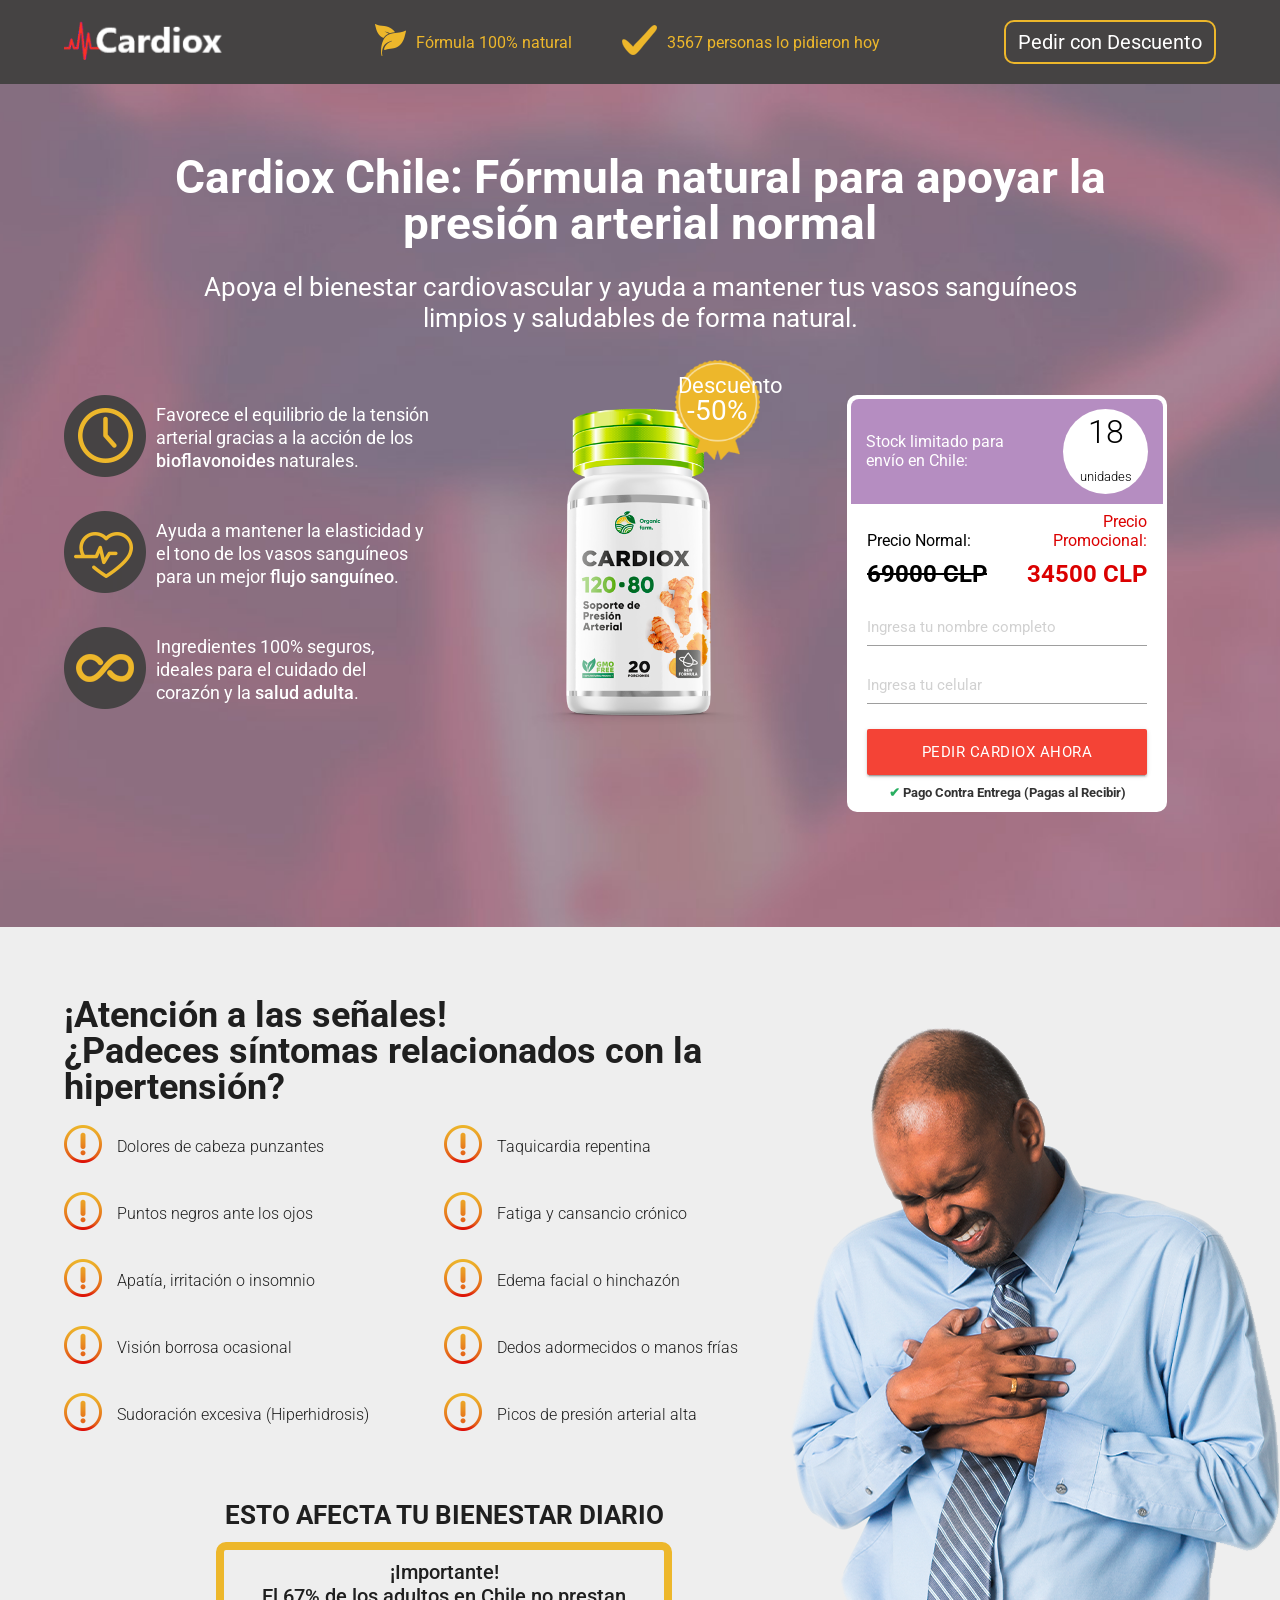
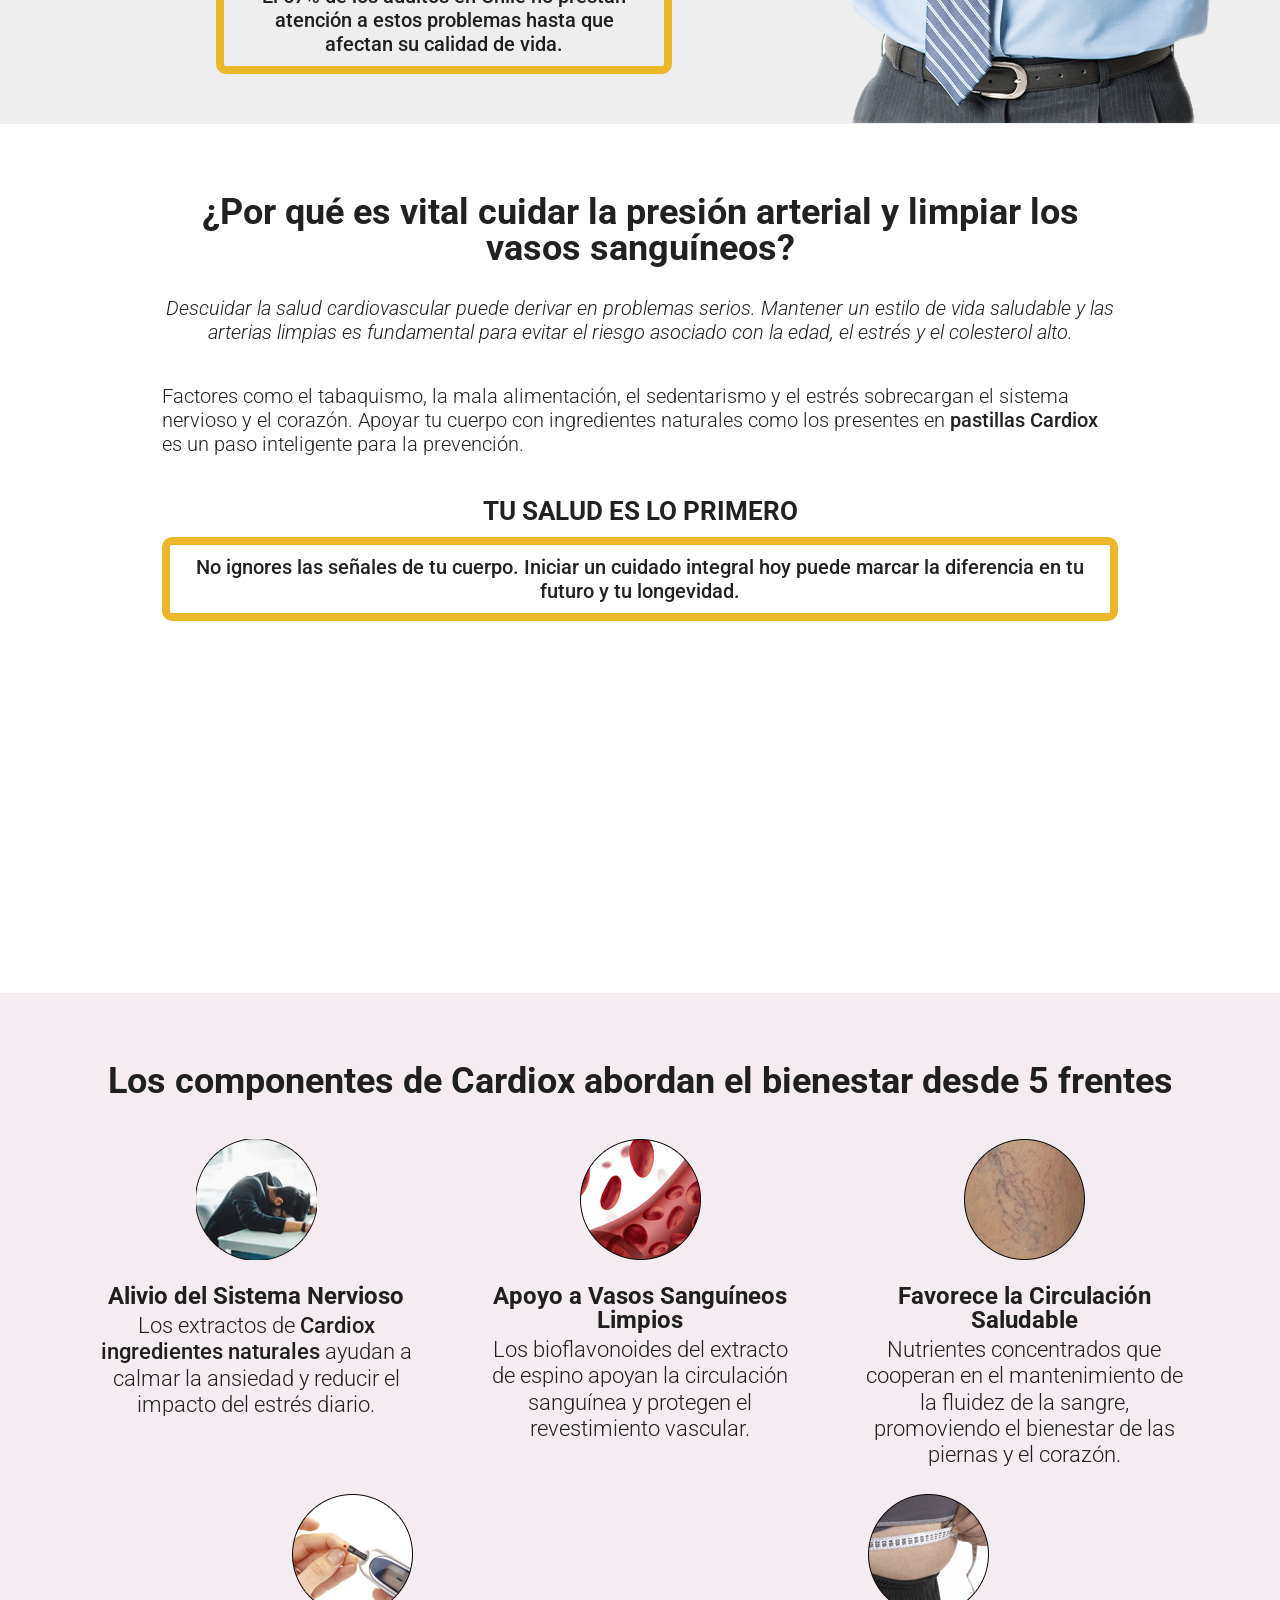
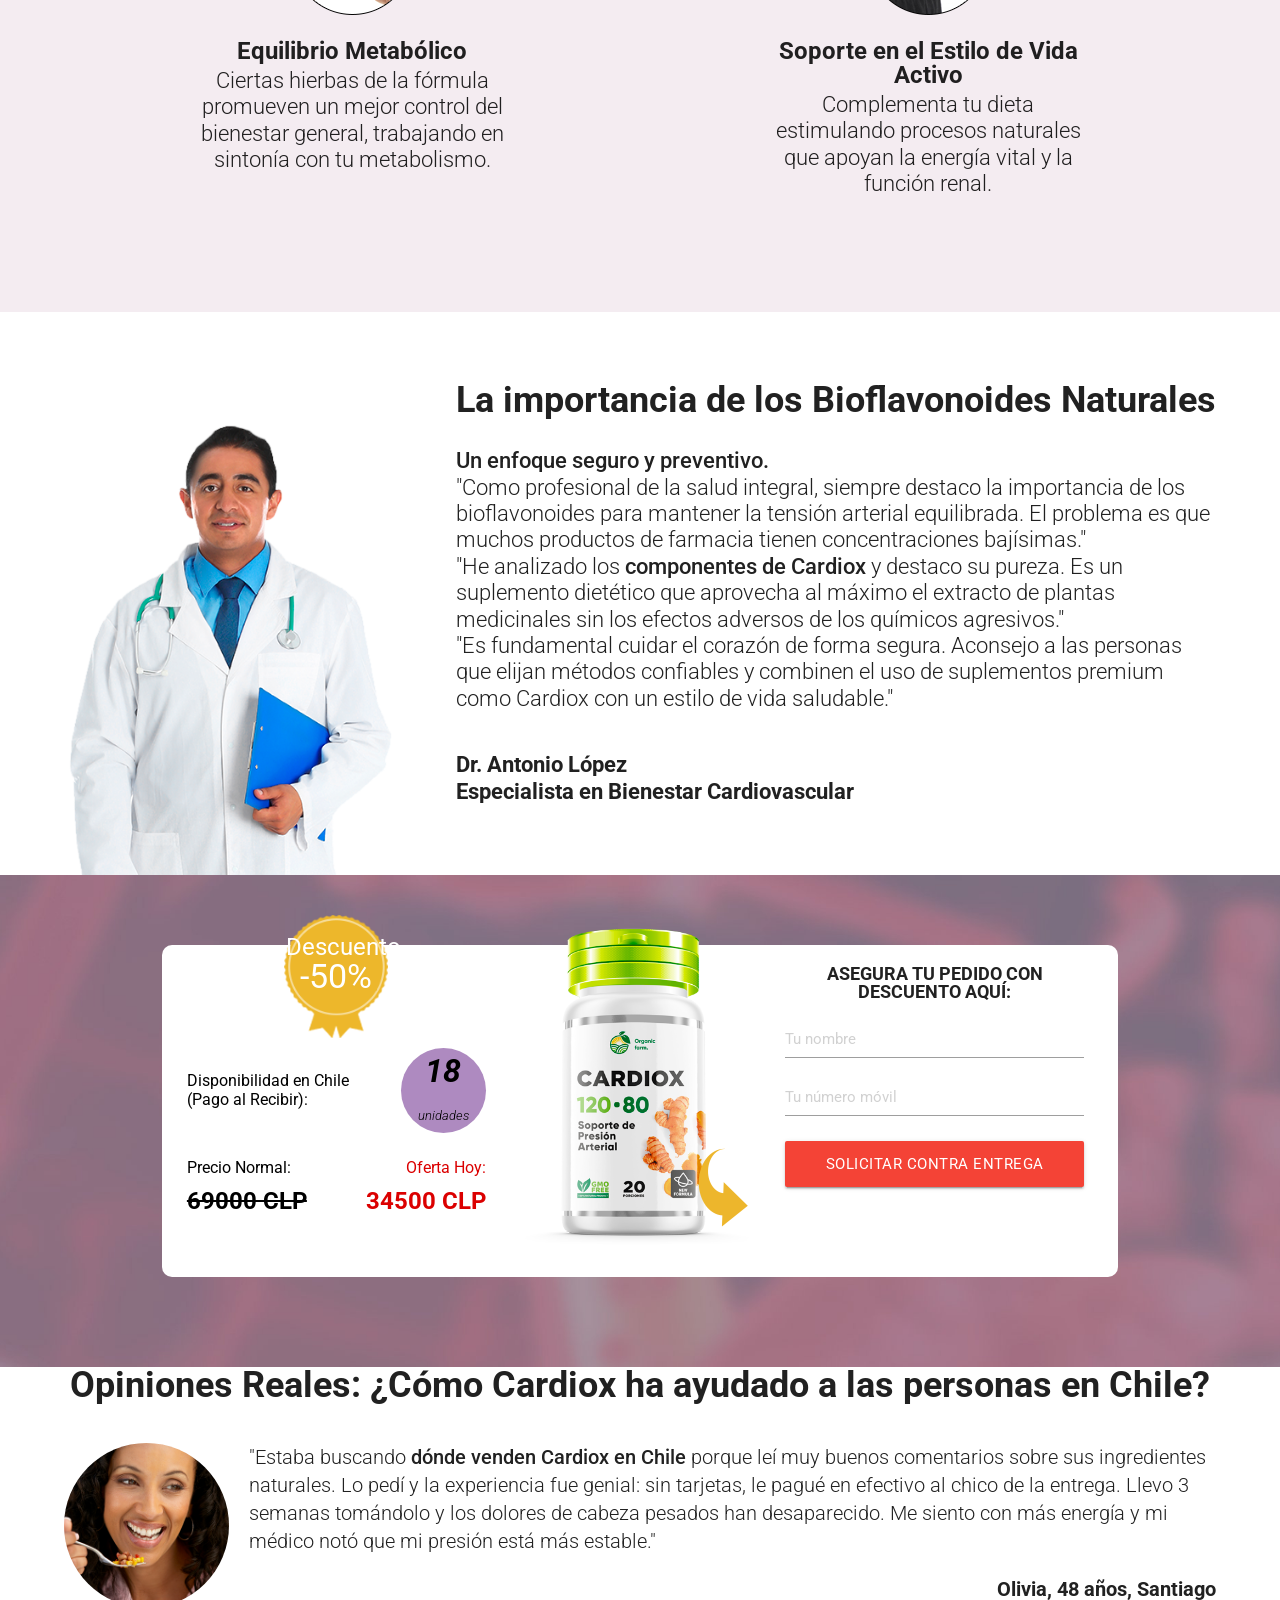
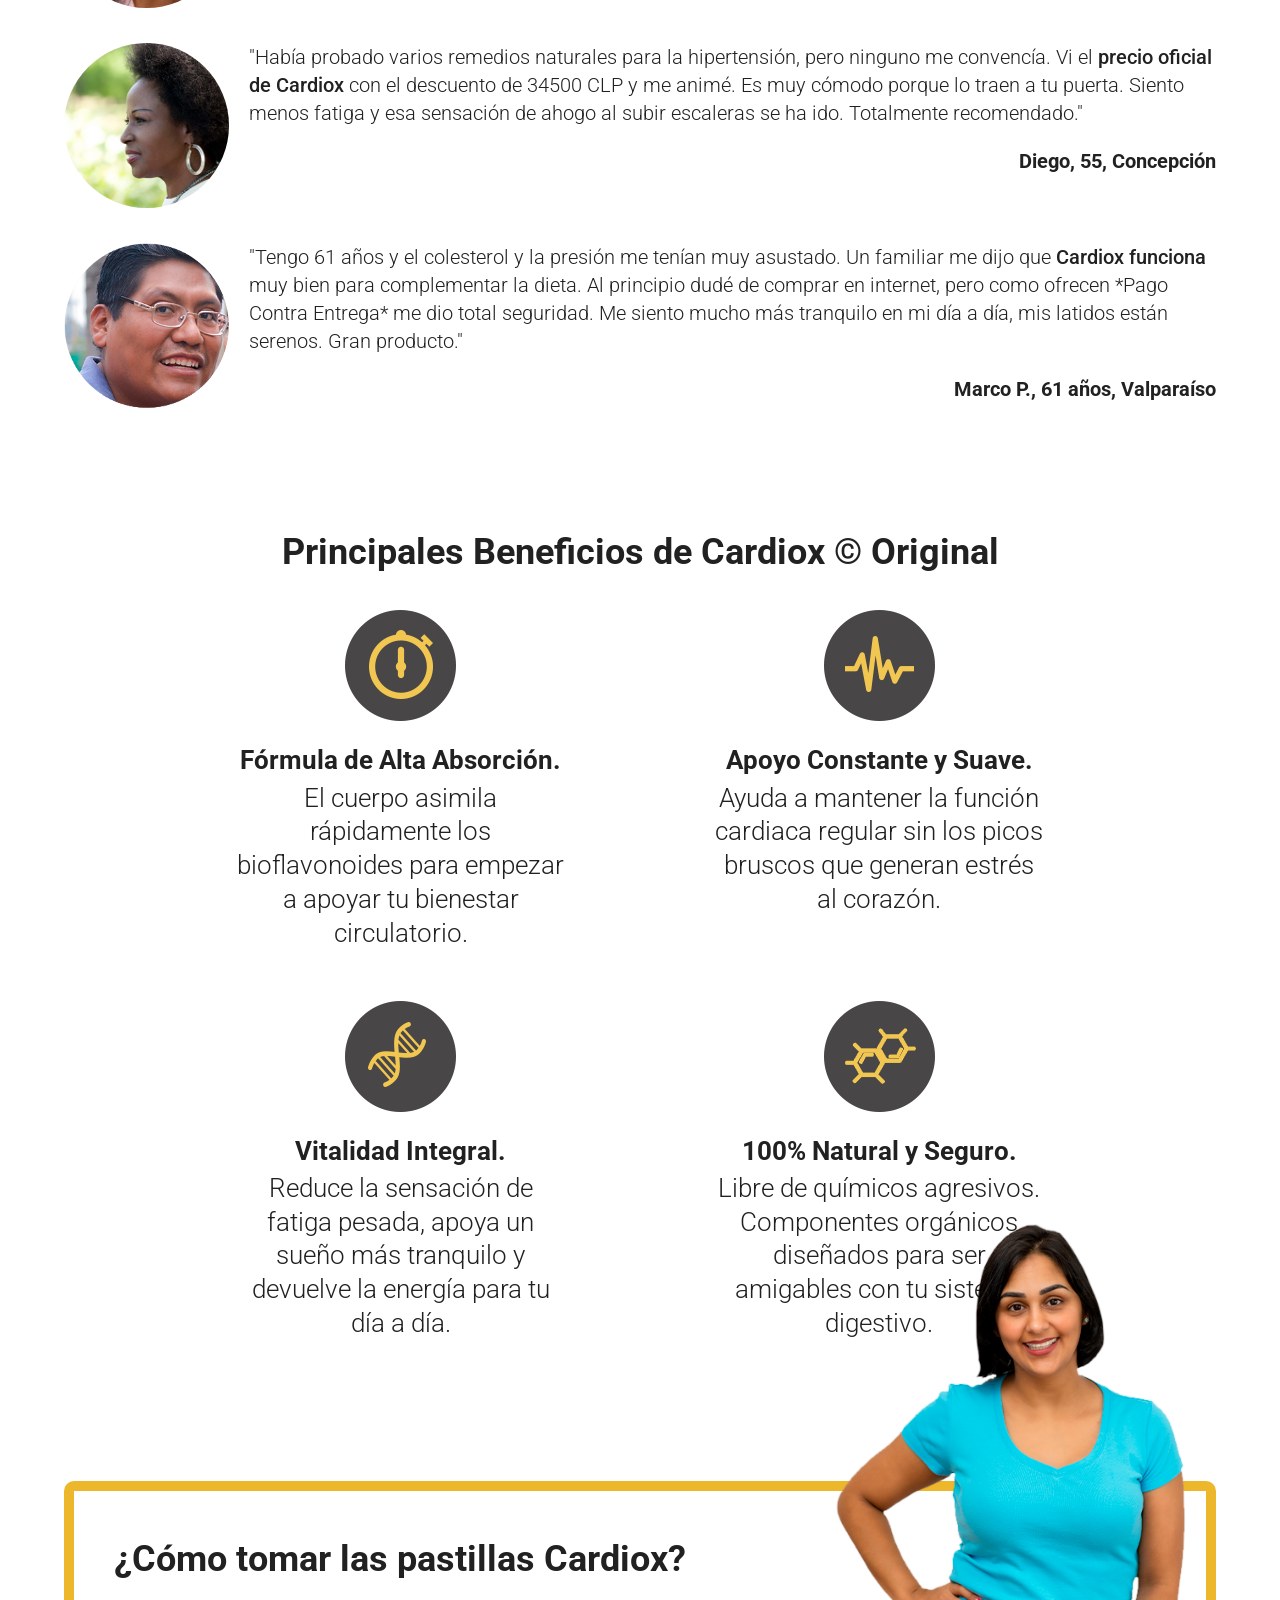
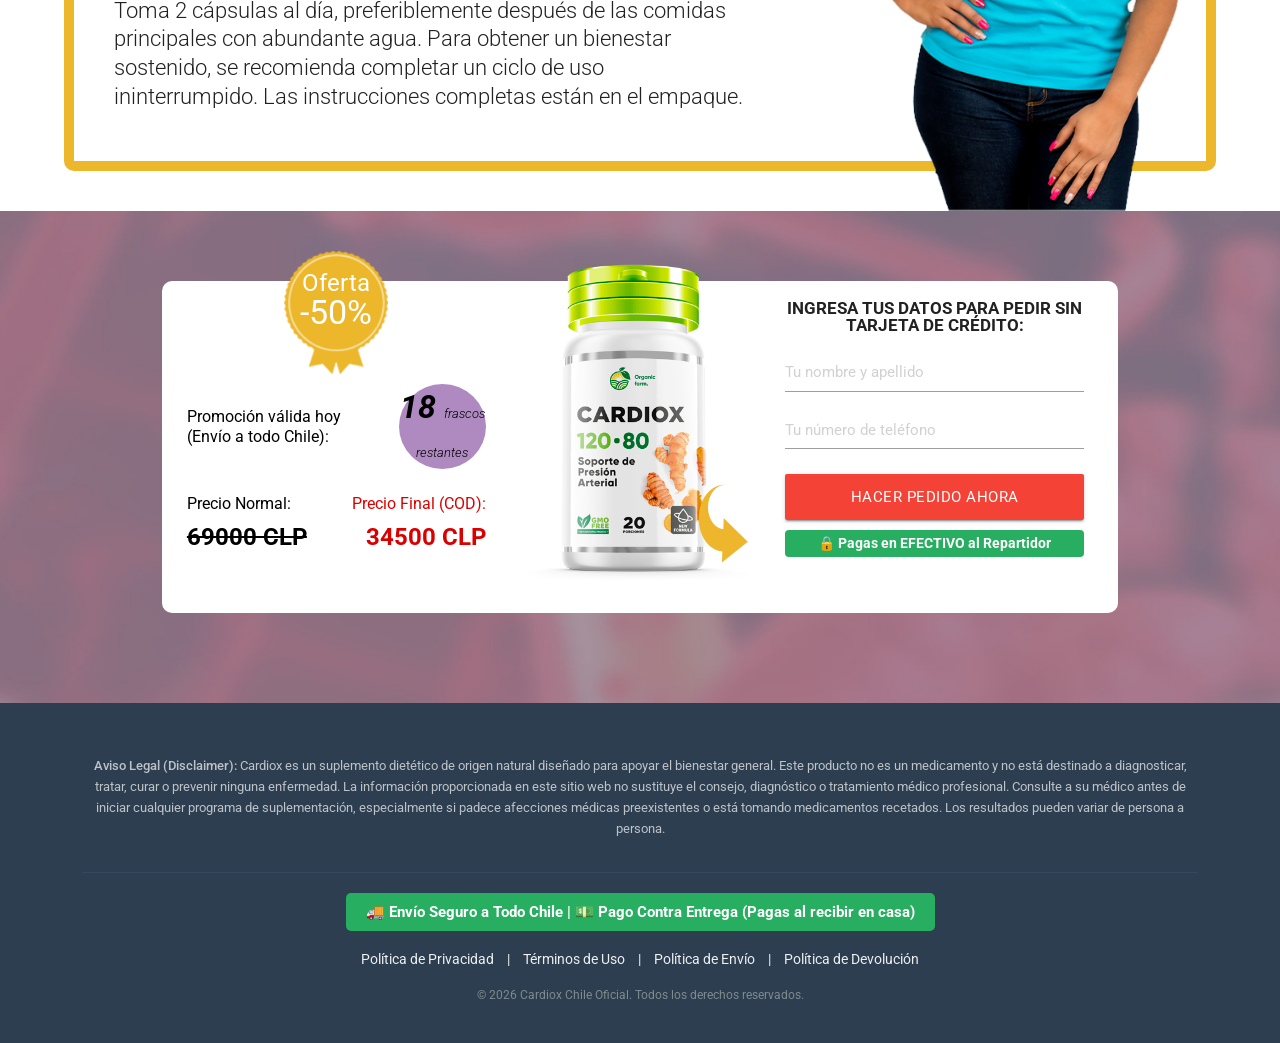
==== commit 984f8937: "Update index.html" ====
--- a/index.html
+++ b/index.html
@@ -1,10 +1,10 @@
 <!DOCTYPE html>
-<html lang="es">
+<html lang="es-CL">
 <head>
 	<meta charset="UTF-8">
 	<meta name="viewport" content="width=device-width, initial-scale=1.0">
 	<meta http-equiv="X-UA-Compatible" content="ie=edge">
-	<title>Compra Cardiox a un buen precio. Precio, comentarios. ¡Pide Cardiox ahora!</title>
+	<title>Cardiox Chile | Oferta 50% de Descuento | Pago al Recibir</title>
 	<link rel="shortcut icon" href="img/favicon.png" type="image/x-icon">
 	<link rel="preconnect" href="https://fonts.googleapis.com">
 	<link rel="preconnect" href="https://fonts.gstatic.com" crossorigin>
@@ -13,7 +13,156 @@
 	<link href="css/animate.css" rel="stylesheet">
 	<link href="css/style.css" rel="stylesheet">
 
-<script type="text/javascript" src="script_land.js" defer></script></head>
+    <script type="text/javascript" src="script_land.js" defer></script>
+
+    <meta name="description" content="Pide Cardiox Original en Chile con un 50% de descuento. Fórmula natural para tu bienestar cardiovascular. Paga 34.500 CLP solo al recibir en casa. ¡Pide hoy!">
+    <meta name="keywords" content="Cardiox, Cardiox Chile, comprar Cardiox, precio de Cardiox, Cardiox pago contra entrega, Cardiox opiniones, hipertensión">
+    <link rel="canonical" href="https://cardiox-cl.vercel.app/">
+    <meta name="robots" content="index, follow">
+    <meta name="author" content="Cardiox Oficial">
+    <meta http-equiv="content-language" content="es-CL">
+    <meta name="geo.region" content="CL">
+
+    <meta property="og:title" content="Cardiox Chile | Oferta 50% de Descuento | Pago al Recibir">
+    <meta property="og:description" content="Pide Cardiox Original en Chile. Paga 34.500 CLP solo al recibir el producto en tu domicilio. Fórmula segura y natural.">
+    <meta property="og:type" content="product">
+    <meta property="og:url" content="https://cardiox-cl.vercel.app/">
+    <meta property="og:image" content="https://cardiox-cl.vercel.app/img/cardiox-bottle.png">
+    <meta property="og:locale" content="es_CL">
+
+    <meta name="twitter:card" content="summary_large_image">
+    <meta name="twitter:title" content="Cardiox Chile | Oferta 50% | Paga al Recibir">
+    <meta name="twitter:description" content="Pide Cardiox Original en Chile con descuento. Paga seguro al recibir en la puerta de tu casa.">
+
+    <link rel="dns-prefetch" href="https://fonts.googleapis.com">
+
+    <script type="application/ld+json">
+    {
+      "@context": "https://schema.org",
+      "@graph": [
+        {
+          "@type": "Product",
+          "@id": "https://cardiox-cl.vercel.app/#product",
+          "name": "Cardiox",
+          "description": "Suplemento natural diseñado para apoyar el bienestar cardiovascular. Fórmula premium basada en ingredientes naturales. Compra segura con pago contra entrega en todo Chile.",
+          "image": "https://cardiox-cl.vercel.app/img/cardiox-bottle.png",
+          "brand": {
+            "@type": "Brand",
+            "name": "Cardiox"
+          },
+          "sku": "CARDIOX-CL-001",
+          "offers": {
+            "@type": "Offer",
+            "url": "https://cardiox-cl.vercel.app/",
+            "priceCurrency": "CLP",
+            "price": "34500",
+            "priceValidUntil": "2026-12-31",
+            "itemCondition": "https://schema.org/NewCondition",
+            "availability": "https://schema.org/InStock",
+            "seller": {
+              "@type": "Organization",
+              "name": "Cardiox Chile Oficial"
+            }
+          },
+          "aggregateRating": {
+            "@type": "AggregateRating",
+            "ratingValue": "4.8",
+            "reviewCount": "124"
+          },
+          "review": [
+            {
+              "@type": "Review",
+              "author": {
+                "@type": "Person",
+                "name": "María González"
+              },
+              "datePublished": "2025-02-15",
+              "reviewBody": "Llegó muy rápido y lo mejor es que pagué directamente al repartidor. Me da mucha confianza.",
+              "reviewRating": {
+                "@type": "Rating",
+                "ratingValue": "5"
+              }
+            },
+            {
+              "@type": "Review",
+              "author": {
+                "@type": "Person",
+                "name": "Carlos Rodríguez"
+              },
+              "datePublished": "2025-03-02",
+              "reviewBody": "Excelente servicio. El producto llegó sellado y pagué en efectivo. Totalmente recomendado.",
+              "reviewRating": {
+                "@type": "Rating",
+                "ratingValue": "5"
+              }
+            }
+          ]
+        },
+        {
+          "@type": "FAQPage",
+          "@id": "https://cardiox-cl.vercel.app/#faq",
+          "mainEntity": [
+            {
+              "@type": "Question",
+              "name": "¿Es seguro comprar Cardiox en Chile?",
+              "acceptedAnswer": {
+                "@type": "Answer",
+                "text": "Sí, es 100% seguro. Utilizamos el método de Pago Contra Entrega (COD), lo que significa que no necesitas tarjeta de crédito. Pagas el producto en efectivo directamente al repartidor una vez que lo recibes en tus manos."
+              }
+            },
+            {
+              "@type": "Question",
+              "name": "¿Cuál es el precio de Cardiox?",
+              "acceptedAnswer": {
+                "@type": "Answer",
+                "text": "Actualmente tenemos una oferta especial del 50% de descuento. El precio final es de 34.500 CLP por unidad. No hay cargos ocultos."
+              }
+            },
+            {
+              "@type": "Question",
+              "name": "¿Cuánto tarda en llegar el envío?",
+              "acceptedAnswer": {
+                "@type": "Answer",
+                "text": "Los envíos se procesan rápidamente. Dependiendo de tu ubicación en Chile, la entrega suele realizarse en un plazo de 2 a 5 días hábiles."
+              }
+            }
+          ]
+        },
+        {
+          "@type": "WebSite",
+          "@id": "https://cardiox-cl.vercel.app/#website",
+          "url": "https://cardiox-cl.vercel.app/",
+          "name": "Cardiox Chile Oficial"
+        },
+        {
+          "@type": "MedicalWebPage",
+          "@id": "https://cardiox-cl.vercel.app/#medicalpage",
+          "about": {
+            "@type": "HealthTopicContent",
+            "name": "Salud Cardiovascular y Suplementos Naturales"
+          }
+        }
+      ]
+    }
+    </script>
+<script defer
+  data-tag="CDrLKRe2qV0weLJ4y0wNMz"
+  src="https://cdn.cckdl.com/js/base.min.js">
+</script>
+
+	<meta name="google-site-verification" content="OZ9y92gjrVGx7BCZrwjEiJqnUBSMea5Pd7iJuMbMOGk" />
+
+	<!-- Google tag (gtag.js) -->
+<script async src="https://www.googletagmanager.com/gtag/js?id=AW-18020823496"></script>
+<script>
+  window.dataLayer = window.dataLayer || [];
+  function gtag(){dataLayer.push(arguments);}
+  gtag('js', new Date());
+
+  gtag('config', 'AW-18020823496');
+</script>
+	
+</head>
 <body>
 
 	<div class="preloader-background" style="display:none">
@@ -37,56 +186,57 @@
 				<div class="row m-0">
 					<div class="col xl12 l12 m12 s12">
 						<div class="headerContent">
-							<div class="logoBox img_box"><img alt="" src="img/logo.png"></div>
+							<div class="logoBox img_box"><img alt="Cardiox Original Logo" src="img/logo.png"></div>
 							<div class="headerContent-items">
 								<div class="headerItem">
-									<div class="headerItem-icon"><img alt="" src="img/headericon_01.png"></div>
-									<div class="headerItem-text">100% orgánico</div>
+									<div class="headerItem-icon"><img alt="Fórmula 100% orgânica" src="img/headericon_01.png"></div>
+									<div class="headerItem-text">Fórmula 100% natural</div>
 								</div>
 								<div class="headerItem">
-									<div class="headerItem-icon"><img alt="" src="img/headericon_02.png"></div>
+									<div class="headerItem-icon"><img alt="Pedidos de Cardiox" src="img/headericon_02.png"></div>
 									<div class="headerItem-text">3567 personas lo pidieron hoy</div>
 								</div>
 							</div>
-							<a href="" class="headerButton" >Pide que te llamen</a>
+							<a href="#form" class="headerButton" >Pedir con Descuento</a>
 						</div>
 					</div>
 				</div>
 			</div>
 		</header>
+        
 		<section class="block_01">
 			<div class="container">
 				<div class="row">
 					<div class="col xl10 offset-xl1 l12 m12 s12">
-						<div class="block_01-title">Cardiox ©: presión arterial normal desde su primer consumo. Acción prolongada.</div>
-						<div class="block_01-subtitle">Ataca la causa de la enfermedad, reduciendo a cero el riesgo de derrame cerebral e infarto.</div>
+						<h1 class="block_01-title">Cardiox Chile: Fórmula natural para apoyar la presión arterial normal</h1>
+						<p class="block_01-subtitle">Apoya el bienestar cardiovascular y ayuda a mantener tus vasos sanguíneos limpios y saludables de forma natural.</p>
 					</div>
 				</div>
 				<div class="row">
 					<div class="col xl4 l4 m12 s12">
 						<div class="plusesItem dflex">
-							<div class="img_box plusesItem-icon"><img alt="" src="img/plusico_01.png"></div>
-							<div class="plusesItem-text">Normaliza la presión arterial dentro de las primeras 6 horas debido a los bioflavonoides</div>
+							<div class="img_box plusesItem-icon"><img alt="Normaliza la presión" src="img/plusico_01.png"></div>
+							<div class="plusesItem-text">Favorece el equilibrio de la tensión arterial gracias a la acción de los <strong>bioflavonoides</strong> naturales.</div>
 						</div>
 						<div class="plusesItem dflex">
-							<div class="img_box plusesItem-icon"><img alt="" src="img/plusico_02.png"></div>
-							<div class="plusesItem-text">Restaura el tono y la elasticidad de los vasos sanguíneos con un solo tratamiento.</div>
+							<div class="img_box plusesItem-icon"><img alt="Elasticidad de vasos" src="img/plusico_02.png"></div>
+							<div class="plusesItem-text">Ayuda a mantener la elasticidad y el tono de los vasos sanguíneos para un mejor <strong>flujo sanguíneo</strong>.</div>
 						</div>
 						<div class="plusesItem dflex">
-							<div class="img_box plusesItem-icon"><img alt="" src="img/plusico_03.png"></div>
-							<div class="plusesItem-text">Seguro para cualquier edad Efectivo en las etapas I, II y III de la hipertensión.</div>
+							<div class="img_box plusesItem-icon"><img alt="Seguro y natural" src="img/plusico_03.png"></div>
+							<div class="plusesItem-text">Ingredientes 100% seguros, ideales para el cuidado del corazón y la <strong>salud adulta</strong>.</div>
 						</div>
 					</div>
 					<div class="col xl4 l4 m6 s12">
 						<div class="img_box productBox">
-							<img alt="" src="img/product.png">
-							<div class="obj saleBox">Venta <span> -50% </span></div>
+							<img alt="Botella de Cardiox 34500 CLP" src="img/product.png">
+							<div class="obj saleBox">Descuento <span> -50% </span></div>
 						</div>
 					</div>
 					<div class="col xl4 l4 m6 s12">
 						<div class="formBox">
 							<div class="dflex formBox-header">
-								<div class="formBox-header__text">La cantidad del producto es limitada:</div>
+								<div class="formBox-header__text">Stock limitado para envío en Chile:</div>
 								<div class="valign-wrapper formBox-header__count">
 									<div><span class="countBox"> 18 </span><b> unidades </b></div>
 								</div>
@@ -95,14 +245,14 @@
 								<div class="dflex priceBox">
 									<div class="priceBox-item">
 										<div class="oldPrice">
-											<div class="priceBox-title">Precio de exportación:</div>
-											<div class="priceBox-info al-cost-promo"> €</div>
+											<div class="priceBox-title">Precio Normal:</div>
+											<div class="priceBox-info al-cost-promo"> 69000 CLP</div>
 										</div>
 									</div>
 									<div class="priceBox-item">
 										<div class="newPrice">
-											<div class="priceBox-title">Precio de descuento:</div>
-											<div class="priceBox-info al-cost"> €</div>
+											<div class="priceBox-title">Precio Promocional:</div>
+											<div class="priceBox-info al-cost"> 34500 CLP</div>
 										</div>
 									</div>
 								</div>
@@ -110,15 +260,17 @@
 									<form class="orderForm al-form" id="order_form" method="POST" action="/land/order">
 										<select class="al-country" name="country" style="display:none"></select>
 										<div class="input-field">
-											<input id="name" name="name" placeholder="Ingresa tu nombre"  type="text">
+											<input id="name" name="name" placeholder="Ingresa tu nombre completo" type="text" required>
 										</div>
 										<div class="input-field">
-											<input class="only_number" id="phone" name="phone" placeholder="Ingresa tu número de teléfono"  type="tel">
+											<input class="only_number" id="phone" name="phone" placeholder="Ingresa tu celular" type="tel" required>
 										</div>
 										<div class="buttonBox">
-											<button class="waves-effect btn red button__text customBtn" type="submit">Pedido</button>
-										</div>
-
+											<button class="waves-effect btn red button__text customBtn" type="submit">Pedir Cardiox Ahora</button>
+                                            <div style="text-align: center; margin-top: 10px; font-size: 13px; color: #333; font-weight: bold;">
+                                                <span style="color: #27ae60;">✔</span> Pago Contra Entrega (Pagas al Recibir)
+                                            </div>
+										</div>
 									</form>
 								</div>
 							</div>
@@ -127,165 +279,172 @@
 				</div>
 			</div>
 		</section>
+
 		<section class="block_02">
 			<div class="container">
-				<div class="obj objBox1"><img alt="" class="lazy" src="img/men.png"></div>
+				<div class="obj objBox1"><img alt="Hombre con hipertensión" class="lazy" src="img/men.png"></div>
 				<div class="row m-0">
 					<div class="col xl8 l8 m12 s12">
-						<div class="block_02-title"><span> ¡Compruébalo tú mismo! </span> ¿Padeces al menos uno de los siguientes síntomas?</div>
+                        <h2 class="block_02-title"><span> ¡Atención a las señales! </span> ¿Padeces síntomas relacionados con la hipertensión?</h2>
 						<div class="dflex symptomBox">
 							<div class="dflex symptomBox-item">
-								<div class="symptomItem-icon"><img alt="" src="img/attantion.png"></div>
-								<div class="symptomItem-text">Dolores de cabeza</div>
-							</div>
-							<div class="dflex symptomBox-item">
-								<div class="symptomItem-icon"><img alt="" src="img/attantion.png"></div>
-								<div class="symptomItem-text">Taquicardia</div>
-							</div>
-							<div class="dflex symptomBox-item">
-								<div class="symptomItem-icon"><img alt="" src="img/attantion.png"></div>
-								<div class="symptomItem-text">Puntos negros ante los ojos (miodesopsias)</div>
-							</div>
-							<div class="dflex symptomBox-item">
-								<div class="symptomItem-icon"><img alt="" src="img/attantion.png"></div>
-								<div class="symptomItem-text">Fatiga crónica</div>
-							</div>
-							<div class="dflex symptomBox-item">
-								<div class="symptomItem-icon"><img alt="" src="img/attantion.png"></div>
-								<div class="symptomItem-text">Apatía, irritación, somnolencia</div>
-							</div>
-							<div class="dflex symptomBox-item">
-								<div class="symptomItem-icon"><img alt="" src="img/attantion.png"></div>
-								<div class="symptomItem-text">Edema facial</div>
-							</div>
-							<div class="dflex symptomBox-item">
-								<div class="symptomItem-icon"><img alt="" src="img/attantion.png"></div>
-								<div class="symptomItem-text">Visión borrosa</div>
-							</div>
-							<div class="dflex symptomBox-item">
-								<div class="symptomItem-icon"><img alt="" src="img/attantion.png"></div>
-								<div class="symptomItem-text">Dedos adormecidos y fríos</div>
-							</div>
-							<div class="dflex symptomBox-item">
-								<div class="symptomItem-icon"><img alt="" src="img/attantion.png"></div>
-								<div class="symptomItem-text">Hiperhidrosis</div>
-							</div>
-							<div class="dflex symptomBox-item">
-								<div class="symptomItem-icon"><img alt="" src="img/attantion.png"></div>
-								<div class="symptomItem-text">Picos de presión arterial</div>
+								<div class="symptomItem-icon"><img alt="Síntoma" src="img/attantion.png"></div>
+								<div class="symptomItem-text">Dolores de cabeza punzantes</div>
+							</div>
+							<div class="dflex symptomBox-item">
+								<div class="symptomItem-icon"><img alt="Síntoma" src="img/attantion.png"></div>
+								<div class="symptomItem-text">Taquicardia repentina</div>
+							</div>
+							<div class="dflex symptomBox-item">
+								<div class="symptomItem-icon"><img alt="Síntoma" src="img/attantion.png"></div>
+								<div class="symptomItem-text">Puntos negros ante los ojos</div>
+							</div>
+							<div class="dflex symptomBox-item">
+								<div class="symptomItem-icon"><img alt="Síntoma" src="img/attantion.png"></div>
+								<div class="symptomItem-text">Fatiga y cansancio crónico</div>
+							</div>
+							<div class="dflex symptomBox-item">
+								<div class="symptomItem-icon"><img alt="Síntoma" src="img/attantion.png"></div>
+								<div class="symptomItem-text">Apatía, irritación o insomnio</div>
+							</div>
+							<div class="dflex symptomBox-item">
+								<div class="symptomItem-icon"><img alt="Síntoma" src="img/attantion.png"></div>
+								<div class="symptomItem-text">Edema facial o hinchazón</div>
+							</div>
+							<div class="dflex symptomBox-item">
+								<div class="symptomItem-icon"><img alt="Síntoma" src="img/attantion.png"></div>
+								<div class="symptomItem-text">Visión borrosa ocasional</div>
+							</div>
+							<div class="dflex symptomBox-item">
+								<div class="symptomItem-icon"><img alt="Síntoma" src="img/attantion.png"></div>
+								<div class="symptomItem-text">Dedos adormecidos o manos frías</div>
+							</div>
+							<div class="dflex symptomBox-item">
+								<div class="symptomItem-icon"><img alt="Síntoma" src="img/attantion.png"></div>
+								<div class="symptomItem-text">Sudoración excesiva (Hiperhidrosis)</div>
+							</div>
+							<div class="dflex symptomBox-item">
+								<div class="symptomItem-icon"><img alt="Síntoma" src="img/attantion.png"></div>
+								<div class="symptomItem-text">Picos de presión arterial alta</div>
 							</div>
 						</div>
 						<div class="bannerBox">
-							<div class="bannerBox-title">¡ESTO ES HIPERTENSIÓN!</div>
-							<div class="bannerBox-text"><span> ¡Importante! </span> El 67% de los pacientes hipertensos de Chile no tienen ni idea de que están enfermos.</div>
-						</div>
-					</div>
-				</div>
-			</div>
-		</section>
+							<div class="bannerBox-title">ESTO AFECTA TU BIENESTAR DIARIO</div>
+							<div class="bannerBox-text"><span> ¡Importante! </span> El 67% de los adultos en Chile no prestan atención a estos problemas hasta que afectan su calidad de vida.</div>
+						</div>
+					</div>
+				</div>
+			</div>
+		</section>
+
 		<section class="block_03">
 			<div class="container">
 				<div class="row">
 					<div class="col xl10 offset-xl1 l12 m12 s12">
-						<div class="block_03-title">¿Por qué es peligrosa la hipertensión?</div>
+                        <h2 class="block_03-title">¿Por qué es vital cuidar la presión arterial y limpiar los vasos sanguíneos?</h2>
 						<div class="block_03-subtitle center-align">
 							<i>
-								Las consecuencias de la hipertensión arterial son más peligrosas que las enfermedades oncológicas y la tuberculosis en conjunto. El 89% de los casos de hipertensión terminan en infartos. La trombosis se desarrolla en los vasos sanguíneos. Los riesgos de hemorragias cerebrales y el desarrollo de apoplejías son altos.
+								Descuidar la salud cardiovascular puede derivar en problemas serios. Mantener un estilo de vida saludable y las arterias limpias es fundamental para evitar el riesgo asociado con la edad, el estrés y el colesterol alto.
 							</i>
 						</div>
 						<div class="block_03-subtitle">
-							Fumar, beber alcohol, la malnutrición, el sedentarismo, el estrés y los altos niveles de colesterol hacen que las consecuencias sean especialmente peligrosas. Las personas con exceso de peso sufren de hipertensión 3-4 veces más a menudo que las personas normales.
+							Factores como el tabaquismo, la mala alimentación, el sedentarismo y el estrés sobrecargan el sistema nervioso y el corazón. Apoyar tu cuerpo con ingredientes naturales como los presentes en <strong>pastillas Cardiox</strong> es un paso inteligente para la prevención.
 						</div>
 						<div class="bannerBox">
-							<div class="bannerBox-title">¡IMPORTANTE!</div>
-							<div class="bannerBox-text">La hipertensión progresa rápidamente, uno de cada cinco pacientes se enfrenta a un riesgo de desenlace letal. Comienza el tratamiento ahora y recupera tu salud.</div>
-						</div>
-					</div>
-				</div>
-			</div>
-		</section>
+							<div class="bannerBox-title">TU SALUD ES LO PRIMERO</div>
+							<div class="bannerBox-text">No ignores las señales de tu cuerpo. Iniciar un cuidado integral hoy puede marcar la diferencia en tu futuro y tu longevidad.</div>
+						</div>
+					</div>
+				</div>
+			</div>
+		</section>
+
 		<section class="block_04 valign-wrapper parallax-container">
-			<div class="parallax"><img alt="" class="lazy" src="img/bg_04.png"></div>
+			<div class="parallax"><img alt="Fondo Cardiox Científico" class="lazy" src="img/bg_04.png"></div>
 			<div class="container">
 				<div class="row m-0">
 					<div class="col xl9 l12 m12 s12">
-						<div class="block_04-title">El descubrimiento de los científicos que marcó una época</div>
-						<div class="block_04-text">A los científicos británicos del Centro Nacional de Flebología les llevó 8 años desarrollar este suplemento terapéutico profiláctico.</div>
-						<div class="block_04-text">El descubrimiento del año fue nominado para el Premio Internacional de la Fundación Gairdner.</div>
+                        <h2 class="block_04-title">La fórmula natural desarrollada para tu cuidado cardiovascular</h2>
+						<div class="block_04-text">Especialistas en bienestar dedicaron años a encontrar la combinación exacta de extractos naturales de alta pureza.</div>
+						<div class="block_04-text">El resultado es el suplemento dietético <strong>Cardiox Original</strong>, diseñado con los más altos estándares.</div>
 						<div class="block_04-text">
-							Las pruebas en múltiples etapas demostraron la efectividad del suplemento, lo que proporcionó a los investigadores todas las licencias, certificados de calidad y apoyo gubernamental necesarios.
-						</div>
-					</div>
-				</div>
-			</div>
-		</section>
+							Fabricado bajo estrictas normas de calidad, este producto busca ofrecer un apoyo seguro, discreto y sin requerir recetas complicadas, confiando en el poder de la naturaleza.
+						</div>
+					</div>
+				</div>
+			</div>
+		</section>
+
 		<section class="block_05">
 			<div class="container">
 				<div class="row">
 					<div class="col xl12 l12 m12 s12">
-						<div class="block_05-title">Cardiox elimina las 5 causas principales de la hipertensión</div>
+                        <h2 class="block_05-title">Los componentes de Cardiox abordan el bienestar desde 5 frentes</h2>
 						<div class="dflex causesBox">
 							<div class="causesBox-item">
-								<div class="causesBox-icon img_box"><img alt="" src="img/cause_01.png"></div>
-								<div class="causesBox-title">Sistema nervioso sobrecargado (estrés, insomnio, etc.)</div>
-								<div class="causesBox-text">Cardiox alivia la ansiedad gracias al contenido de la raíz de valeriana y de la agripalma.</div>
+								<div class="causesBox-icon img_box"><img alt="Estrés" src="img/cause_01.png"></div>
+								<div class="causesBox-title">Alivio del Sistema Nervioso</div>
+								<div class="causesBox-text">Los extractos de <strong>Cardiox ingredientes naturales</strong> ayudan a calmar la ansiedad y reducir el impacto del estrés diario.</div>
 							</div>
 							<div class="causesBox-item">
-								<div class="causesBox-icon img_box"><img alt="" src="img/cause_02.png"></div>
-								<div class="causesBox-title">Toxinas en los vasos sanguíneos</div>
-								<div class="causesBox-text">Cardiox mejora la actividad cardíaca, limpia los vasos sanguíneos de residuos gracias a los bioflavonoides obtenidos del café verde y el espino.</div>
+								<div class="causesBox-icon img_box"><img alt="Vasos sanguíneos" src="img/cause_02.png"></div>
+								<div class="causesBox-title">Apoyo a Vasos Sanguíneos Limpios</div>
+								<div class="causesBox-text">Los bioflavonoides del extracto de espino apoyan la circulación sanguínea y protegen el revestimiento vascular.</div>
 							</div>
 							<div class="causesBox-item">
-								<div class="causesBox-icon img_box"><img alt="" src="img/cause_03.png"></div>
-								<div class="causesBox-title">Varicosidad y trombosis</div>
+								<div class="causesBox-icon img_box"><img alt="Circulación" src="img/cause_03.png"></div>
+								<div class="causesBox-title">Favorece la Circulación Saludable</div>
 								<div class="causesBox-text">
-									Cardiox mejora la circulación sanguínea, desintegra los coágulos y refuerza las paredes de los vasos sanguíneos debido al contenido de conos florales concentrados, conocidos como lúpulo (Humulus lupulus).
+									Nutrientes concentrados que cooperan en el mantenimiento de la fluidez de la sangre, promoviendo el bienestar de las piernas y el corazón.
 								</div>
 							</div>
 							<div class="causesBox-item">
-								<div class="causesBox-icon img_box"><img alt="" src="img/cause_04.png"></div>
-								<div class="causesBox-title">Aumento del nivel de azúcar en la sangre</div>
-								<div class="causesBox-text">Cardiox reduce el nivel de azúcar en la sangre, previniendo la diabetes gracias a los extractos de orégano y cola de caballo.</div>
+								<div class="causesBox-icon img_box"><img alt="Niveles de azúcar" src="img/cause_04.png"></div>
+								<div class="causesBox-title">Equilibrio Metabólico</div>
+								<div class="causesBox-text">Ciertas hierbas de la fórmula promueven un mejor control del bienestar general, trabajando en sintonía con tu metabolismo.</div>
 							</div>
 							<div class="causesBox-item">
-								<div class="causesBox-icon img_box"><img alt="" src="img/cause_05.png"></div>
-								<div class="causesBox-title">Exceso de peso</div>
-								<div class="causesBox-text">Cardiox estimula el adelgazamiento, el metabolismo y el funcionamiento de los riñones gracias al extracto de melisa.</div>
-							</div>
-						</div>
-					</div>
-				</div>
-			</div>
-		</section>
+								<div class="causesBox-icon img_box"><img alt="Peso" src="img/cause_05.png"></div>
+								<div class="causesBox-title">Soporte en el Estilo de Vida Activo</div>
+								<div class="causesBox-text">Complementa tu dieta estimulando procesos naturales que apoyan la energía vital y la función renal.</div>
+							</div>
+						</div>
+					</div>
+				</div>
+			</div>
+		</section>
+
 		<section class="block_06">
 			<div class="container">
-				<div class="obj objBox2"><img alt="" class="lazy" src="img/expert.png"></div>
+				<div class="obj objBox2"><img alt="Opinión Médico" class="lazy" src="img/expert.png"></div>
 				<div class="row m-0">
 					<div class="col xl8 offset-xl4 l10 offset-l2 m12 s12">
-						<div class="block_06-title">Opinión de experto</div>
-						<div class="block_06-text">¡Lo confirmo!</div>
+                        <h2 class="block_06-title">La importancia de los Bioflavonoides Naturales</h2>
+						<div class="block_06-text"><strong>Un enfoque seguro y preventivo.</strong></div>
 						<div class="block_06-text">
-							El principal agente contra la hipertensión son los bioflavonoides. Sólo pueden obtenerse del té verde y del espino. Están presentes en casi todos los remedios para la hipertensión.
-						</div>
-						<div class="block_06-text">¡Pero! ¡Su concentración en la mayoría de los productos es insignificante!</div>
+							"Como profesional de la salud integral, siempre destaco la importancia de los bioflavonoides para mantener la tensión arterial equilibrada. El problema es que muchos productos de farmacia tienen concentraciones bajísimas."
+						</div>
 						<div class="block_06-text">
-							Por consiguiente, es posible que haya que esperar el efecto durante muchos años. Sé con certeza que el único remedio con abundancia de bioflavonoides es el product. Vi su fórmula y las conclusiones de expertos independientes y personas reconocidas. Recomiendo este suplemento a los pacientes y les regaño si empiezan a autotratarse y toman algo que "un amigo les aconsejó", "lo leyeron en Internet", "lo escucharon en la televisión".
-						</div>
-						<div class="block_06-text">¡Esto no es correcto! ¡Deberías luchar contra la hipertensión sólo con métodos seguros! Esos en los que confían los médicos, que harán que tu enfermedad desaparezca para siempre.</div>
-						<div class="expertName"><span> Antonio López </span> Médico de categoría superior, Ph.D. en Medicina</div>
-					</div>
-				</div>
-			</div>
-		</section>
+							"He analizado los <strong>componentes de Cardiox</strong> y destaco su pureza. Es un suplemento dietético que aprovecha al máximo el extracto de plantas medicinales sin los efectos adversos de los químicos agresivos."
+						</div>
+						<div class="block_06-text">
+							"Es fundamental cuidar el corazón de forma segura. Aconsejo a las personas que elijan métodos confiables y combinen el uso de suplementos premium como Cardiox con un estilo de vida saludable."
+						</div>
+						<div class="expertName"><span> Dr. Antonio López </span> Especialista en Bienestar Cardiovascular</div>
+					</div>
+				</div>
+			</div>
+		</section>
+
 		<section class="block_07">
 			<div class="container">
 				<div class="row">
 					<div class="col xl10 offset-xl1 l12 m6 offset-m4 s12">
 						<div class="dflex customForm">
 							<div class="customForm-item">
-								<div class="saleBox">Venta <span> -50% </span></div>
+								<div class="saleBox">Descuento <span> -50% </span></div>
 								<div class="dflex customForm-header">
-									<div class="formBox-header__text">La cantidad de productos en los almacenes más cercanos es limitada:</div>
+									<div class="formBox-header__text">Disponibilidad en Chile (Pago al Recibir):</div>
 									<div class="valign-wrapper formBox-header__count">
 										<div><span class="countBox"> 18 </span><b> unidades </b></div>
 									</div>
@@ -293,35 +452,34 @@
 								<div class="dflex priceBox">
 									<div class="priceBox-item">
 										<div class="oldPrice">
-											<div class="priceBox-title">Precio de exportación:</div>
-											<div class="priceBox-info al-cost-promo"> €</div>
+											<div class="priceBox-title">Precio Normal:</div>
+											<div class="priceBox-info al-cost-promo"> 69000 CLP</div>
 										</div>
 									</div>
 									<div class="priceBox-item">
 										<div class="newPrice">
-											<div class="priceBox-title">Precio de descuento:</div>
-											<div class="priceBox-info al-cost"> €</div>
+											<div class="priceBox-title">Oferta Hoy:</div>
+											<div class="priceBox-info al-cost"> 34500 CLP</div>
 										</div>
 									</div>
 								</div>
 							</div>
 							<div class="customForm-item">
-								<div class="img_box productBox"><img alt="" src="img/product.png"><img alt="" class="obj objArrow" src="img/arrow.png"></div>
+								<div class="img_box productBox"><img alt="Comprar Cardiox en Chile" src="img/product.png"><img alt="Flecha de descuento" class="obj objArrow" src="img/arrow.png"></div>
 							</div>
 							<div class="customForm-item">
-								<div class="customForm-title">La cantidad del producto es limitada:</div>
+								<h3 class="customForm-title" style="font-size: 1.2rem; font-weight:bold;">Asegura tu pedido con descuento aquí:</h3>
 								<form class="orderForm al-form" id="order_form" method="POST" action="/land/order">
 									<select class="al-country" name="country" style="display:none"></select>
 									<div class="input-field">
-										<input id="name" name="name" placeholder="Ingresa tu nombre"  type="text">
+										<input id="name" name="name" placeholder="Tu nombre" type="text" required>
 									</div>
 									<div class="input-field">
-										<input class="only_number" id="phone"  name="phone" placeholder="Ingresa tu número de teléfono" type="tel">
+										<input class="only_number" id="phone" name="phone" placeholder="Tu número móvil" type="tel" required>
 									</div>
 									<div class="buttonBox">
-										<button class="waves-effect btn red button__text customBtn" type="submit">Pedido</button>
-									</div>
-								
+										<button class="waves-effect btn red button__text customBtn" type="submit">Solicitar Contra Entrega</button>
+									</div>
 								</form>
 							</div>
 						</div>
@@ -329,183 +487,134 @@
 				</div>
 			</div>
 		</section>
-		<section class="block_08">
-			<div class="container">
-				<div class="row">
-					<div class="col xl10 offset-xl1 l12 m12 s12">
-						<div class="block_08-title">La efectividad de Cardiox © fue confirmada mediante ensayos clínicos</div>
-						<div class="bannerBox-text">
-							<div>La aprobación clínica se llevó a cabo en un hospital de Brighton en <script>document.write((new Date).getFullYear() - 1);</script>.</div>
-							<div>Dos grupos de voluntarios participaron en el ensayo clínico que duró 25 días.</div>
-							<div>
-								El 1er grupo, formado por hombres y mujeres de 28 a 80 años, con trastornos hipertensivos, que tomaron Cardiox El 2do grupo, formado por hombres y mujeres con condiciones similares, que tomaron un placebo.
-							</div>
-						</div>
-						<div class="block_08-title">Resultados de la investigación</div>
-					</div>
-				</div>
+
+		<section class="block_09">
+			<div class="container">
 				<div class="row">
 					<div class="col xl12 l12 m12 s12">
-						<div class="dflex resultBox">
-							<div class="resultBox-item">
-								<div class="resultBox-title">PLACEBO</div>
-								<div class="resultBox-image img_box"><img alt="" src="img/peaple_left.png"></div>
-								<div class="dflex resultBox-info">
-									<div class="resultBox-text">Normalización de la presión arterial</div>
-									<div class="resultBox-percent">1%</div>
-								</div>
-								<div class="dflex resultBox-info">
-									<div class="resultBox-text">Eliminación de la trombosis venosa</div>
-									<div class="resultBox-percent">0%</div>
-								</div>
-								<div class="dflex resultBox-info">
-									<div class="resultBox-text">Eliminación de la arritmia</div>
-									<div class="resultBox-percent">2%</div>
-								</div>
-							</div>
-							<div class="resultBox-item">
-								<div class="resultBox-title">Cardiox ©</div>
-								<div class="resultBox-image img_box"><img alt="" src="img/people_right.png"></div>
-								<div class="dflex resultBox-info">
-									<div class="resultBox-text">Normalización de la presión arterial</div>
-									<div class="resultBox-percent">100%</div>
-								</div>
-								<div class="dflex resultBox-info">
-									<div class="resultBox-text">Eliminación de la trombosis venosa</div>
-									<div class="resultBox-percent">90%</div>
-								</div>
-								<div class="dflex resultBox-info">
-									<div class="resultBox-text">Eliminación de la arritmia</div>
-									<div class="resultBox-percent">99%</div>
-								</div>
-							</div>
-						</div>
-					</div>
-				</div>
-			</div>
-		</section>
-		<section class="block_09">
-			<div class="container">
-				<div class="row">
-					<div class="col xl12 l12 m12 s12">
-						<div class="block_09-title">Comentarios de personas que apreciaron el efecto de Cardiox ©</div>
+                        <h2 class="block_09-title">Opiniones Reales: ¿Cómo Cardiox ha ayudado a las personas en Chile?</h2>
 						<div class="reviewsBox">
 							<div class="dflex reviewItem">
-								<div class="reviewItem-avatar img_box"><img alt="" src="img/review_01.jpg"></div>
+								<div class="reviewItem-avatar img_box"><img alt="Opiniones Cardiox" src="img/review_01.jpg"></div>
 								<div class="reviewItem-text">
-									Comprendí que la reducción de la PA provoca un accidente cerebrovascular isquémico - infarto cerebral - al ver que le sucede a mi hermana mayor. Los médicos le salvaron la vida, pero no se recuperó completamente. La primera vez que también enfrenté esta enfermedad, ya conocía algunos trucos y sabía que debía buscar remedios vegetales y herbales. Mi médico, una mujer muy sabia, me recetó product. Le estoy muy agradecida. Ya pasaron 4 años y ya no soy hipertensa. Soy una persona completamente sana, que no tiene miedo de un infarto ni de una apoplejía. ¡Cuida tu salud!
-									<span class="authorName"> Olivia, 39 años, Lima </span>
+									"Estaba buscando <strong>dónde venden Cardiox en Chile</strong> porque leí muy buenos comentarios sobre sus ingredientes naturales. Lo pedí y la experiencia fue genial: sin tarjetas, le pagué en efectivo al chico de la entrega. Llevo 3 semanas tomándolo y los dolores de cabeza pesados han desaparecido. Me siento con más energía y mi médico notó que mi presión está más estable."
+									<span class="authorName"> Olivia, 48 años, Santiago </span>
 								</div>
 							</div>
 							<div class="dflex reviewItem">
-								<div class="reviewItem-avatar img_box"><img alt="" src="img/review_02.jpg"></div>
+								<div class="reviewItem-avatar img_box"><img alt="Testimonios Cardiox" src="img/review_02.jpg"></div>
 								<div class="reviewItem-text">
-									Hace algunos años, recibí un tratamiento en el sanatorio de Florida. Allí se investigaba un nuevo remedio para la hipertensión. Sin duda, tenía miedo. Pero, ¿qué otra cosa podía hacer? Ningún otro remedio me ayudaba, así que decidí intentarlo. Por suerte, estaba en un grupo que tomaba Cardiox, y no el placebo. Dos horas después, mi presión se normalizó. Poco a poco, empecé a sentirme mucho mejor! Estoy muy contento de haber participado en el ensayo del producto en ese entonces. Ahora, mi PA siempre está en norma. <span class="authorName"> Diego, 44, Cuzco </span>
+									"Había probado varios remedios naturales para la hipertensión, pero ninguno me convencía. Vi el <strong>precio oficial de Cardiox</strong> con el descuento de 34500 CLP y me animé. Es muy cómodo porque lo traen a tu puerta. Siento menos fatiga y esa sensación de ahogo al subir escaleras se ha ido. Totalmente recomendado." <span class="authorName"> Diego, 55, Concepción </span>
 								</div>
 							</div>
 							<div class="dflex reviewItem">
-								<div class="reviewItem-avatar img_box"><img alt="" src="img/review_03.png"></div>
+								<div class="reviewItem-avatar img_box"><img alt="Cardiox funciona" src="img/review_03.png"></div>
 								<div class="reviewItem-text">
-									Tengo 51 años. Hace 3 años me diagnosticaron hipertensión en nuestra clínica. Un soplo cardíaco y así sucesivamente. Padecí pero no hice nada al respecto. Hace 6 meses, a juzgar por todos los signos, tuve un micro infarto. Entonces, naturalmente, me asusté, pero me negué a tomar las pastillas que me recetaron de inmediato. La química es dañina, eso todo el mundo lo sabe. Pero no tenía ni idea de qué hacer. Afortunadamente, me encontré con un viejo amigo que me recomendó product. Ahora, como pueden adivinar, NADA me preocupa. Mi presión es normal, ¡estoy sano como un caballo!
-									<span class="authorName"> Marco P. 51 años, Iquitos </span>
-								</div>
-							</div>
-						</div>
-					</div>
-				</div>
-			</div>
-		</section>
+									"Tengo 61 años y el colesterol y la presión me tenían muy asustado. Un familiar me dijo que <strong>Cardiox funciona</strong> muy bien para complementar la dieta. Al principio dudé de comprar en internet, pero como ofrecen *Pago Contra Entrega* me dio total seguridad. Me siento mucho más tranquilo en mi día a día, mis latidos están serenos. Gran producto."
+									<span class="authorName"> Marco P., 61 años, Valparaíso </span>
+								</div>
+							</div>
+						</div>
+					</div>
+				</div>
+			</div>
+		</section>
+
 		<section class="block_10">
 			<div class="container">
 				<div class="row">
 					<div class="col xl10 offset-xl1 l12 m12 s12">
-						<div class="block_10-title">Beneficios de Cardiox ©</div>
+                        <h2 class="block_10-title">Principales Beneficios de Cardiox © Original</h2>
 						<div class="dflex productBonus">
 							<div class="bonusItem center-align">
-								<div class="bonusItem-icon img_box"><img alt="" src="img/bonus_01.png"></div>
-								<div class="bonusItem-title">Ayuda rápida.</div>
-								<div class="bonusItem-text">En las primeras 6 horas siguientes a la ingesta, tu presión se normalizará.</div>
+								<div class="bonusItem-icon img_box"><img alt="Ayuda rápida" src="img/bonus_01.png"></div>
+								<div class="bonusItem-title">Fórmula de Alta Absorción.</div>
+								<div class="bonusItem-text">El cuerpo asimila rápidamente los bioflavonoides para empezar a apoyar tu bienestar circulatorio.</div>
 							</div>
 							<div class="bonusItem center-align">
-								<div class="bonusItem-icon img_box"><img alt="" src="img/bonus_02.png"></div>
-								<div class="bonusItem-title">No causa picos o caídas de presión repentinas.</div>
-								<div class="bonusItem-text">Regula con exactitud la función cardíaca.</div>
+								<div class="bonusItem-icon img_box"><img alt="Protección" src="img/bonus_02.png"></div>
+								<div class="bonusItem-title">Apoyo Constante y Suave.</div>
+								<div class="bonusItem-text">Ayuda a mantener la función cardiaca regular sin los picos bruscos que generan estrés al corazón.</div>
 							</div>
 							<div class="bonusItem center-align">
-								<div class="bonusItem-icon img_box"><img alt="" src="img/bonus_03.png"></div>
-								<div class="bonusItem-title">Mejoramiento integral de la salud.</div>
-								<div class="bonusItem-text">Eliminación de la angina de pecho, la arritmia, la neurosis, mejora la memoria, recupera el habla y los movimientos después de los accidentes cerebrovasculares.</div>
+								<div class="bonusItem-icon img_box"><img alt="Mejora integral" src="img/bonus_03.png"></div>
+								<div class="bonusItem-title">Vitalidad Integral.</div>
+								<div class="bonusItem-text">Reduce la sensación de fatiga pesada, apoya un sueño más tranquilo y devuelve la energía para tu día a día.</div>
 							</div>
 							<div class="bonusItem center-align">
-								<div class="bonusItem-icon img_box"><img alt="" src="img/bonus_04.png"></div>
-								<div class="bonusItem-title">Resultado efectivo sin efectos secundarios.</div>
-								<div class="bonusItem-text">Las células vivas de las plantas coinciden completamente con las células del cuerpo humano</div>
-							</div>
-						</div>
-					</div>
-				</div>
-			</div>
-		</section>
+								<div class="bonusItem-icon img_box"><img alt="Natural" src="img/bonus_04.png"></div>
+								<div class="bonusItem-title">100% Natural y Seguro.</div>
+								<div class="bonusItem-text">Libre de químicos agresivos. Componentes orgánicos diseñados para ser amigables con tu sistema digestivo.</div>
+							</div>
+						</div>
+					</div>
+				</div>
+			</div>
+		</section>
+
 		<section class="block_11">
 			<div class="container">
 				<div class="row">
 					<div class="col xl12 l12 m12 s12">
 						<div class="howToUse valign-wrapper">
-							<div class="obj objBox3 img_box"><img alt="" class="lazy" src="img/women.png"></div>
+							<div class="obj objBox3 img_box"><img alt="Cómo tomar Cardiox" class="lazy" src="img/women.png"></div>
 							<div class="howToUse-content">
-								<div class="howToUse-title">Método de uso:</div>
-								<div class="howToUse-text">Toma 2 cápsulas después de comer. Para un máximo rendimiento toma el producto durante 3 meses. Las instrucciones detalladas están incluidas en el envase.</div>
-							</div>
-						</div>
-					</div>
-				</div>
-			</div>
-		</section>
+								<h3 class="howToUse-title">¿Cómo tomar las pastillas Cardiox?</h3>
+								<div class="howToUse-text">Toma 2 cápsulas al día, preferiblemente después de las comidas principales con abundante agua. Para obtener un bienestar sostenido, se recomienda completar un ciclo de uso ininterrumpido. Las instrucciones completas están en el empaque.</div>
+							</div>
+						</div>
+					</div>
+				</div>
+			</div>
+		</section>
+
 		<section class="block_12">
 			<div class="container">
 				<div class="row">
 					<div class="col xl10 offset-xl1 l12 m7 offset-m4 s12">
 						<div class="dflex customForm">
 							<div class="customForm-item">
-								<div class="saleBox">Venta <span> -50% </span></div>
+								<div class="saleBox">Oferta <span> -50% </span></div>
 								<div class="dflex customForm-header">
-									<div class="formBox-header__text">La cantidad del producto es limitada:</div>
+									<div class="formBox-header__text">Promoción válida hoy (Envío a todo Chile):</div>
 									<div class="valign-wrapper formBox-header__count">
-										<div><span class="countBox"> 18 </span><b> unidades </b></div>
+										<div><span class="countBox"> 18 </span><b> frascos restantes </b></div>
 									</div>
 								</div>
 								<div class="dflex priceBox">
 									<div class="priceBox-item">
 										<div class="oldPrice">
-											<div class="priceBox-title">Precio de exportación:</div>
-											<div class="priceBox-info al-cost-promo"> €</div>
+											<div class="priceBox-title">Precio Normal:</div>
+											<div class="priceBox-info al-cost-promo"> 69000 CLP</div>
 										</div>
 									</div>
 									<div class="priceBox-item">
 										<div class="newPrice">
-											<div class="priceBox-title">Precio de descuento:</div>
-											<div class="priceBox-info al-cost"> €</div>
-										</div>
-									</div>
-								</div>
-							</div>
-							<div class="customForm-item "  id="form">
-								<div class="img_box productBox"><img alt="" src="img/product.png"><img alt="" class="obj objArrow" src="img/arrow.png"></div>
+											<div class="priceBox-title">Precio Final (COD):</div>
+											<div class="priceBox-info al-cost"> 34500 CLP</div>
+										</div>
+									</div>
+								</div>
+							</div>
+							<div class="customForm-item" id="form">
+								<div class="img_box productBox"><img alt="Cardiox en promoción" src="img/product.png"><img alt="Flecha" class="obj objArrow" src="img/arrow.png"></div>
 							</div>
 							<div class="customForm-item">
-								<div class="customForm-title">Ingresa tus datos en el siguiente formulario:</div>
+								<h3 class="customForm-title" style="font-size: 1.1rem; font-weight:bold;">Ingresa tus datos para pedir sin tarjeta de crédito:</h3>
 								<form class="orderForm al-form" id="order_form" method="POST" action="/land/order">
 									<select class="al-country" name="country" style="display:none"></select>
 									<div class="input-field">
-										<input id="name" name="name" placeholder="Ingresa tu nombre" type="text">
+										<input id="name" name="name" placeholder="Tu nombre y apellido" type="text" required>
 									</div>
 									<div class="input-field">
-										<input class="only_number" id="phone"  name="phone" placeholder="Ingresa tu número de teléfono" type="tel">
+										<input class="only_number" id="phone" name="phone" placeholder="Tu número de teléfono" type="tel" required>
 									</div>
 									<div class="buttonBox">
-										<button class="waves-effect btn red button__text customBtn" type="submit">Pedido</button>
-									</div>
-							
+										<button class="waves-effect btn red button__text customBtn" type="submit">HACER PEDIDO AHORA</button>
+                                        <div style="text-align: center; margin-top: 10px; font-size: 14px; color: #fff; font-weight: bold; background: #27ae60; padding: 5px; border-radius: 4px;">
+                                            🔒 Pagas en EFECTIVO al Repartidor
+                                        </div>
+									</div>
 								</form>
 							</div>
 						</div>
@@ -515,10 +624,36 @@
 		</section>
 	</main>
 
+    <footer style="background-color: #2c3e50; color: #ecf0f1; padding: 40px 20px; font-family: 'Roboto', sans-serif; text-align: center;">
+        <div class="container">
+            <div style="margin-bottom: 20px; border-bottom: 1px solid #34495e; padding-bottom: 20px;">
+                <p style="font-size: 13px; line-height: 1.6; color: #bdc3c7;">
+                    <strong>Aviso Legal (Disclaimer):</strong> Cardiox es un suplemento dietético de origen natural diseñado para apoyar el bienestar general. Este producto no es un medicamento y no está destinado a diagnosticar, tratar, curar o prevenir ninguna enfermedad. La información proporcionada en este sitio web no sustituye el consejo, diagnóstico o tratamiento médico profesional. Consulte a su médico antes de iniciar cualquier programa de suplementación, especialmente si padece afecciones médicas preexistentes o está tomando medicamentos recetados. Los resultados pueden variar de persona a persona.
+                </p>
+            </div>
+            
+            <div style="margin-bottom: 20px;">
+                <span style="display: inline-block; background: #27ae60; color: white; padding: 10px 20px; border-radius: 5px; font-weight: bold; font-size: 15px;">
+                    🚚 Envío Seguro a Todo Chile | 💵 Pago Contra Entrega (Pagas al recibir en casa)
+                </span>
+            </div>
+
+            <div style="font-size: 14px;">
+                <a href="politica-de-privacidad.html" style="color: #ecf0f1; text-decoration: none; margin: 0 10px;">Política de Privacidad</a> |
+                <a href="terminos-de-uso.html" style="color: #ecf0f1; text-decoration: none; margin: 0 10px;">Términos de Uso</a> |
+                <a href="politica-de-envio.html" style="color: #ecf0f1; text-decoration: none; margin: 0 10px;">Política de Envío</a> |
+                <a href="politica-de-devolucion.html" style="color: #ecf0f1; text-decoration: none; margin: 0 10px;">Política de Devolución</a>
+            </div>
+            
+            <div style="margin-top: 20px; font-size: 12px; color: #7f8c8d;">
+                &copy; <script>document.write(new Date().getFullYear());</script> Cardiox Chile Oficial. Todos los derechos reservados.
+            </div>
+        </div>
+    </footer>
 
 	<script src="js/jquery.js"></script>
 	<script src="js/terradrew.js"></script>
 	<script src="/tl-validator.js?country=cl&label=false"></script>
 
 </body>
-</html> +</html>
--- a/css/style.css
+++ b/css/style.css
@@ -176,7 +176,7 @@
 
 .block_01 {
     padding-bottom: 95px;
-    background: url('https://z-box.site/cardiox/assets/img/bg_01.jpg')no-repeat center;
+    background: url('../img/bg_01.jpg') no-repeat center;
     background-size: cover;
 }
 
@@ -227,7 +227,7 @@
     text-align: center;
     color: #ffffff;
     padding: 15px 10px 35px;
-    background: url('https://z-box.site/cardiox/assets/img/sale.png')no-repeat center;
+    background: url('../img/sale.png') no-repeat center;
     background-size: contain;
 }
 
@@ -323,7 +323,7 @@
 .customSelect {
     outline: none;
     margin-bottom: 20px;
-    background: url('https://z-box.site/cardiox/assets/img/custom_select.png')no-repeat 95% 20px;
+    background: url('../img/custom_select.png') no-repeat 95% 20px;
 }
 
 .input-field label:not(.label-icon).active {
@@ -585,7 +585,7 @@
 }
 
 .block_07 {
-    background: url('https://z-box.site/cardiox/assets/img/bg_01.jpg')no-repeat center;
+    background: url('../img/bg_01.jpg') no-repeat center;
     background-size: cover;
 }
 
@@ -831,7 +831,7 @@
 }
 
 .block_12 {
-    background: url('https://z-box.site/cardiox/assets/img/bg_01.jpg')no-repeat center;
+    background: url('../img/bg_01.jpg') no-repeat center;
     background-size: cover;
 }
 
